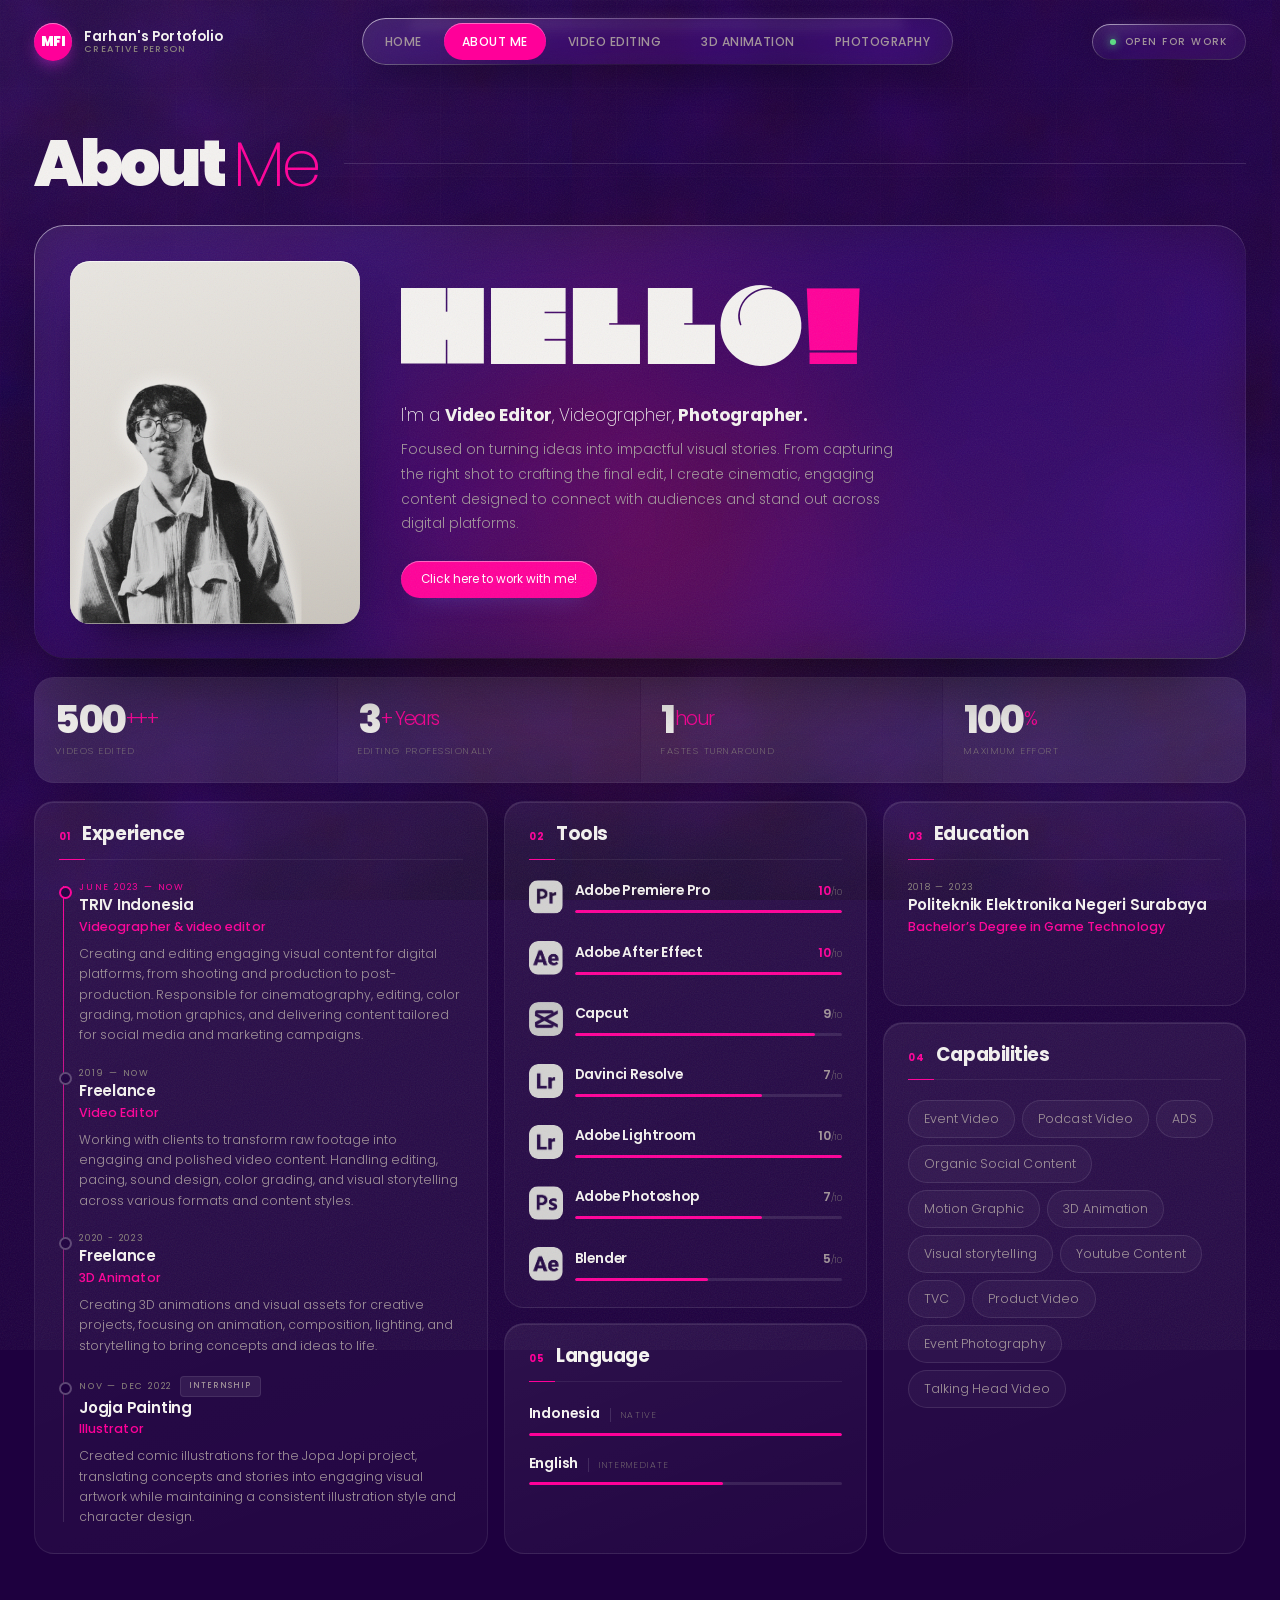
==== me.html @ 766bd1e9 "initial commit" ====
<!DOCTYPE html>
<html lang="en">
<head>
<meta charset="UTF-8">
<meta name="viewport" content="width=device-width, initial-scale=1, viewport-fit=cover">
<title>Farhan Portfolio</title>


<link rel="icon" href="data:image/svg+xml,%3Csvg xmlns='http://www.w3.org/2000/svg' viewBox='0 0 64 64'%3E%3Cdefs%3E%3ClinearGradient id='g' x1='0' y1='0' x2='1' y2='1'%3E%3Cstop offset='0' stop-color='%23ff0099'/%3E%3Cstop offset='1' stop-color='%23ff0000'/%3E%3C/linearGradient%3E%3C/defs%3E%3Crect width='64' height='64' rx='15' fill='url(%23g)'/%3E%3Ctext x='32' y='44' font-family='Helvetica,Arial,sans-serif' font-size='30' font-weight='bold' fill='%23fff' text-anchor='middle'%3EMFI%3C/text%3E%3C/svg%3E">

<link rel="preconnect" href="https://fonts.googleapis.com">
<link rel="preconnect" href="https://fonts.gstatic.com" crossorigin>
<link href="https://fonts.googleapis.com/css2?family=Poppins:wght@100;200;300;400;500;600;700;800;900&display=swap" rel="stylesheet">
<link rel="stylesheet" href="assets/style.css">
<noscript><style>.rv,.rise,.wordmark .gl{opacity:1!important;transform:none!important}#pre{display:none}</style></noscript>
</head>
<body class="sub">

<!-- ░░ ENVIRONMENT ░░ -->
<div class="env">
  <div class="concrete"></div>
  <div class="grid"></div>
  <div class="bloom" id="bloom"></div>
</div>
<div class="grain"></div>

<!-- ░░ NAV ░░ -->
<nav class="nav">
  <a href="index.html" class="mark">
    <span class="mark-glyph">MFI</span>
    <span class="mark-txt"><b>Farhan's Portofolio</b><span class="mono">Creative Person</span></span>
  </a>

  <div class="nav-mid glass">
    <a href="index.html" class="mono">Home</a>
    <a href="me.html" class="mono on" aria-current="page">About Me</a>
    <a href="video.html" class="mono">Video Editing</a>
    <a href="3d.html" class="mono">3D Animation</a>
    <a href="photograph.html" class="mono">Photography</a>
  </div>

  <div class="nav-end">
    <div class="status glass mono"><span class="led"></span> Open for work</div>
    <button class="burger glass" id="burger" aria-label="Menu">
      <span></span><span></span><span></span>
    </button>
  </div>
</nav>

<!-- ░░ MOBILE SHEET ░░ -->
<div class="sheet glass" id="sheet">
  <a href="me.html" aria-current="page">About Me <i>01</i></a>
  <a href="video.html">AI Video <i>02</i></a>
  <a href="3d.html">Video Editing <i>03</i></a>
  <a href="photograph.html">Photography <i>04</i></a>
  <a href="mailto:ikmalmaul99@gmail.com">Contact <i>→</i></a>
</div>

<!-- ░░ 01 · INTRODUCTION ░░ -->
<section class="chapter" id="introduction">
  <div class="wrap">

    <header class="ch-head rv">
      
      <h2 class="ch-title">About <em>Me</em></h2>
      <span class="ch-rule"></span>
    </header>

    <!-- ── the HELLO card ── -->
    <div class="bio rv">
      <div class="sheen"></div>
      <div class="edge"></div>

      <figure class="portrait">
        <div class="portrait-frame">
          

          <picture>
            <source srcset="assets/media/portrait.webp" type="image/webp">
            <img src="assets/media/portrait.png" alt="Muhammad Ikmal Maulana"
                 width="368" height="387" decoding="async" loading="lazy">
          </picture>

          
        </div>
      </figure>

      <div class="say">
        <h3 class="hello">
          <span class="wm-box">
            <span class="wordmark dovde" data-split>Hello!</span>
          </span>
        </h3>

        <p class="say-text">
          <span class="s1">I'm a <b>Video Editor</b>, Videographer,<b>  Photographer.</b></span>
          Focused on turning ideas into impactful visual stories. From capturing the right shot to crafting the final edit, I create cinematic, engaging content designed to connect with audiences and stand out across digital platforms.
        </p>

        <div class="say-links">
          <a href="mailto:irfanifarhan18@gmail.com">Click here to work with me!</a>
        </div>
      </div>
    </div>

    <!-- ── proof points, straight off the CV ── -->
    <div class="stats rv">
      <div><b>500<em>+++</em></b><span>Videos edited</span></div>
      <div><b>3<em>+ Years</em></b><span>Editing professionally</span></div>
      <div><b>1<em>hour</em></b><span>Fastes turnaround</span></div>
      <div><b>100<em>%</em></b><span>Maximum Effort</span></div>
    </div>

    <!-- ── the data plates ── -->
    <div class="facts">

      <article class="fact fact--exp rv">
        <header><span class="f-no">01</span><h4>Experience</h4></header>
        <ol class="line line--track">
          <li>
            <span class="yr">June 2023 — Now</span>
            <b>TRIV Indonesia</b>
            <span class="role">Videographer & video editor</span>
            <span class="sub">Creating and editing engaging visual content for digital platforms, from shooting and production to post-production. Responsible for cinematography, editing, color grading, motion graphics, and delivering content tailored for social media and marketing campaigns.</span>
          </li>
          <li>
            <span class="yr">2019 — now</span>
            <b>Freelance</b>
            <span class="role">Video Editor</span>
            <span class="sub">Working with clients to transform raw footage into engaging and polished video content. Handling editing, pacing, sound design, color grading, and visual storytelling across various formats and content styles.</span>
          </li>
          <li>
            <span class="yr">2020 - 2023</span>
            <b>Freelance</b>
            <span class="role">3D Animator</span>
            <span class="sub">Creating 3D animations and visual assets for creative projects, focusing on animation, composition, lighting, and storytelling to bring concepts and ideas to life.</span>
          </li>
          <li>
            <span class="yr">Nov — Dec 2022 <i>Internship</i></span>
            <b>Jogja Painting</b>
            <span class="role">Illustrator</span>
            <span class="sub">Created comic illustrations for the Jopa Jopi project, translating concepts and stories into engaging visual artwork while maintaining a consistent illustration style and character design.</span>
          </li>
        </ol>
      </article>

      <article class="fact fact--too rv">
        <header><span class="f-no">02</span><h4>Tools</h4><span class="f-yr"></span></header>
        <ul class="tools">
          <li>
            <img class="tool" src="assets/tools/premiere-pro.png" alt="" loading="lazy">
            <div>
              <span class="t-top"><b>Adobe Premiere Pro</b><i class="score top">10<em>/10</em></i></span>
              <span class="bar" style="--n:0"><span style="width:100%"></span></span>
            </div>
          </li>
          <li>
            <img class="tool" src="assets/tools/after-effects.png" alt="" loading="lazy">
            <div>
              <span class="t-top"><b>Adobe After Effect</b><i class="score top">10<em>/10</em></i></span>
              <span class="bar" style="--n:1"><span style="width:100%"></span></span>
            </div>
          </li>
          <li>
            <img class="tool" src="assets/tools/capcut.png" alt="" loading="lazy">
            <div>
              <span class="t-top"><b>Capcut</b><i class="score">9<em>/10</em></i></span>
              <span class="bar" style="--n:2"><span style="width:90%"></span></span>
            </div>
          </li>
          <li>
            <img class="tool" src="assets/tools/lightroom.png" alt="" loading="lazy">
            <div>
              <span class="t-top"><b>Davinci Resolve</b><i class="score">7<em>/10</em></i></span>
              <span class="bar" style="--n:3"><span style="width:70%"></span></span>
            </div>
          </li>
          <li>
            <img class="tool" src="assets/tools/lightroom.png" alt="" loading="lazy">
            <div>
              <span class="t-top"><b>Adobe Lightroom</b><i class="score">10<em>/10</em></i></span>
              <span class="bar" style="--n:4"><span style="width:100%"></span></span>
            </div>
          </li>
          <li>
            <img class="tool" src="assets/tools/photoshop.png" alt="" loading="lazy">
            <div>
              <span class="t-top"><b>Adobe Photoshop</b><i class="score">7<em>/10</em></i></span>
              <span class="bar" style="--n:5"><span style="width:70%"></span></span>
            </div>
          </li>
          <li>
            <img class="tool" src="assets/tools/after-effects.png" alt="" loading="lazy">
            <div>
              <span class="t-top"><b>Blender</b><i class="score">5<em>/10</em></i></span>
              <span class="bar" style="--n:5"><span style="width:50%"></span></span>
            </div>
          </li>
        </ul>
      </article>

      <article class="fact fact--edu rv">
        <header><span class="f-no">03</span><h4>Education</h4></header>
        <ol class="line">
          <li>
            <span class="yr">2018 — 2023</span>
            <b>Politeknik Elektronika Negeri Surabaya</b>
            <span class="role">Bachelor&rsquo;s Degree in Game Technology</span>
          </li>
        </ol>
      </article>

      <article class="fact fact--skl rv">
        <header><span class="f-no">04</span><h4>Capabilities</h4></header>
        <ul class="dots-list">
          <li>Event Video</li>
          <li>Podcast Video</li>
          <li>ADS</li>
          <li>Organic Social Content</li>
          <li>Motion Graphic</li>
          <li>3D Animation</li>
          <li>Visual storytelling</li>
          <li>Youtube Content</li>
          <li>TVC</li>
          <li>Product Video</li>
          <li>Event Photography</li>
          <li>Talking Head Video</li>
        </ul>
      </article>

      <article class="fact fact--lng rv">
        <header><span class="f-no">05</span><h4>Language</h4></header>
        <ul class="langs">
          <li>
            <span class="lg-top"><b>Indonesia</b><i>Native</i></span>
            <span class="bar" style="--n:0"><span style="width:100%"></span></span>
          </li>
          <li>
            <span class="lg-top"><b>English</b><i>Intermediate</i></span>
            <span class="bar" style="--n:1"><span style="width:62%"></span></span>
          </li>
        </ul>
      </article>

    </div>

    

  </div>
</section>

<script src="assets/app.js"></script>
</body>
</html>
---- assets/style.css ----
/* ══════════════════════════════════════════════════════
   TOKENS — industrial concrete + liquid glass
   ══════════════════════════════════════════════════════ */
:root{
  /* concrete */
  --c-000:#1e003f;
  --c-100:#2e025c;
  --c-200:#35118a;
  --c-300:#09096d;
  --steel:#0000a6;

  /* safety orange */
  --o:#ff0099;
  --o-hi:#ff0099;
  --o-deep:#ff0099;
  --kontol:#ffffff;

  /* glass */
  --glass:rgba(255, 255, 255, 0.055);
  --glass-2:rgba(255, 255, 255, 0.09);
  --glass-brd:rgba(255, 255, 255, 0.14);
  --glass-shine:rgba(255,255,255,.55);

  --txt:#f4f2f0;
  --txt-dim:#a2949a;   /* 7.9:1 on the concrete — passes AA */
  --txt-mute:#8a837c;  /* 5.4:1 — passes AA for small text */

  --line-soft:rgba(255,255,255,.13);

  --r-lg:28px;
  --r-md:20px;
  --r-sm:14px;
  --maxw:1320px;

  --ease:cubic-bezier(.22,1,.36,1);
}

*{margin:0;padding:0;box-sizing:border-box}
html{scroll-behavior:smooth;-webkit-text-size-adjust:100%}
body{
  background:var(--c-000);
  color:var(--txt);
  font-family:'Poppins',system-ui,sans-serif;
  font-weight:300;
  line-height:1.6;
  overflow-x:hidden;
  min-height:100vh;
}
img{display:block;max-width:100%}
a{color:inherit;text-decoration:none}
button{font:inherit;color:inherit;background:none;border:0;cursor:pointer}

.mono{font-weight:500;letter-spacing:.15em;text-transform:uppercase}
.display{font-weight:9900;text-transform:uppercase;letter-spacing:-.045em;line-height:.84}

/* ── DOVDE BLACK — the display face from the PDF ──
   Caps-only by design: every lowercase codepoint draws the capital glyph.
   So it is used ONLY for the big wordmarks, never for running text and
   never for the mixed-case card titles. */
@font-face{
  font-family:'Dovde';
  /* NOTE: url() inside an external stylesheet resolves against the
     stylesheet, not the page — so this path is relative to assets/ */
  src:url('fonts/Dovde-Black.woff2') format('woff2'),
      url('fonts/Dovde-Black.woff')  format('woff');
  font-weight:400;font-style:normal;font-display:swap;
}
.dovde{
  font-family:'Dovde','Archivo Black','Poppins',sans-serif;
  font-weight:400;
  /* Dovde's sidebearings are tiny, so at display size the letters collide
     unless they are pushed apart. The font-size figures below are computed
     for THIS value — change one and the other must be recomputed. */
  letter-spacing:.02em;
  line-height:.88;
  text-transform:uppercase;
  white-space:nowrap;
}

/* ══════════════════════════════════════════════════════
   ENVIRONMENT — concrete floor, grid, grain, glow
   ══════════════════════════════════════════════════════ */
.env{position:fixed;inset:0;z-index:0;pointer-events:none;overflow:hidden}

/* concrete blotches */
.env .concrete{
  position:absolute;inset:-10%;
  background:
    radial-gradient(60% 45% at 18% 12%, rgba(255,255,255,.045), transparent 60%),
    radial-gradient(50% 40% at 82% 70%, rgba(255,255,255,.03), transparent 62%),
    radial-gradient(70% 50% at 50% 105%, rgba(0,0,0,.7), transparent 60%),
    var(--c-000);
}
.env .concrete::after{
  content:"";position:absolute;inset:0;
  opacity:.5;mix-blend-mode:overlay;
  background-image:url("data:image/svg+xml,%3Csvg xmlns='http://www.w3.org/2000/svg' width='700' height='700'%3E%3Cfilter id='c'%3E%3CfeTurbulence type='fractalNoise' baseFrequency='.011' numOctaves='5'/%3E%3C/filter%3E%3Crect width='700' height='700' filter='url(%23c)'/%3E%3C/svg%3E");
}

/* engineering grid */
.env .grid{
  position:absolute;inset:0;opacity:.5;
  background-image:
    linear-gradient(rgba(255,255,255,.028) 1px,transparent 1px),
    linear-gradient(90deg,rgba(255,255,255,.028) 1px,transparent 1px);
  background-size:88px 88px;
  mask-image:radial-gradient(120% 90% at 50% 30%,#000 30%,transparent 78%);
  -webkit-mask-image:radial-gradient(120% 90% at 50% 30%,#000 30%,transparent 78%);
}

/* orange bloom that follows the deck */
.env .bloom{
  position:absolute;left:50%;top:58%;width:min(1100px,120vw);aspect-ratio:1;
  transform:translate(-50%,-50%);
  background:radial-gradient(circle,rgba(226, 44, 44, 0.2),rgba(44, 108, 226, 0) 42%,transparent 66%);
  filter:blur(30px);
  transition:transform .9s var(--ease);
}

/* film grain */
.grain{
  /* kept light — on large pale letterforms a heavy grain reads as smudging */
  position:fixed;inset:-50%;z-index:60;pointer-events:none;opacity:.08;
  background-image:url("data:image/svg+xml,%3Csvg xmlns='http://www.w3.org/2000/svg' width='260' height='260'%3E%3Cfilter id='n'%3E%3CfeTurbulence type='fractalNoise' baseFrequency='.85' numOctaves='4'/%3E%3C/filter%3E%3Crect width='260' height='260' filter='url(%23n)'/%3E%3C/svg%3E");
  animation:grainShift 640ms steps(2) infinite;
}
@keyframes grainShift{
  0%{transform:translate(0,0)}25%{transform:translate(-3%,2%)}
  50%{transform:translate(2%,-3%)}75%{transform:translate(-2%,-2%)}100%{transform:translate(0,0)}
}

/* ══════════════════════════════════════════════════════
   GLASS PRIMITIVE — the iOS-style panel
   ══════════════════════════════════════════════════════ */
.glass{
  position:relative;
  background:linear-gradient(160deg,rgba(255,255,255,.10),rgba(255,255,255,.035) 40%,rgba(255,255,255,.05));
  backdrop-filter:blur(22px) saturate(160%);
  -webkit-backdrop-filter:blur(22px) saturate(160%);
  border-radius:var(--r-md);
  box-shadow:
    inset 0 1px 0 rgba(255,255,255,.22),
    inset 0 -1px 0 rgba(0,0,0,.35),
    0 18px 40px -18px rgba(0,0,0,.85);
  isolation:isolate;
}
/* hairline gradient border */
.glass::before{
  content:"";position:absolute;inset:0;border-radius:inherit;padding:1px;
  background:linear-gradient(150deg,rgba(255,255,255,.5),rgba(255,255,255,.06) 38%,rgba(255,255,255,.02) 62%,rgba(255,255,255,.22));
  -webkit-mask:linear-gradient(#000 0 0) content-box,linear-gradient(#000 0 0);
  -webkit-mask-composite:xor;mask-composite:exclude;
  pointer-events:none;
}
/* specular sweep along the top */
.glass::after{
  content:"";position:absolute;left:8%;right:8%;top:0;height:38%;border-radius:inherit;
  background:linear-gradient(180deg,rgba(255,255,255,.16),transparent);
  filter:blur(6px);pointer-events:none;opacity:.7;
}

/* ══════════════════════════════════════════════════════
   PRELOADER
   ══════════════════════════════════════════════════════ */
#pre{
  position:fixed;inset:0;z-index:200;background:var(--c-000);
  display:grid;place-items:center;
  transition:opacity .7s var(--ease),visibility .7s;
}
#pre.done{opacity:0;visibility:hidden}
.pre-in{width:min(340px,74vw);text-align:left}
.pre-row{display:flex;justify-content:space-between;align-items:baseline;font-size:.66rem;color:var(--txt-mute)}
.pre-num{font-weight:900;font-size:2.4rem;color:var(--txt);line-height:1;letter-spacing:-.03em}
.pre-bar{height:2px;background:rgba(255,255,255,.1);margin-top:14px;overflow:hidden}
.pre-fill{height:100%;width:0%;background:linear-gradient(90deg,var(--o-deep),var(--o-hi));transition:width .18s linear}

/* ══════════════════════════════════════════════════════
   SPOTLIGHT — the glass catches the light where the pointer is.
   Nothing chases the cursor, so there is nothing that can lag behind:
   the pointer position only moves a gradient that is already painted.
   ══════════════════════════════════════════════════════ */
.slab{--mx:50%;--my:35%;--lit:0}
.slab .sheen,.bio .sheen{
  position:absolute;inset:0;border-radius:inherit;
  pointer-events:none;overflow:hidden;
  opacity:var(--lit);
  transition:opacity .5s var(--ease);
}
/* warm pool of light under the pointer */
.slab .sheen::before,.bio .sheen::before{
  content:"";position:absolute;inset:0;
  background:radial-gradient(
    360px 360px at var(--mx) var(--my),
    rgba(255,190,150,.13),
    rgba(255,140,90,.05) 42%,
    transparent 68%);
}
/* a tighter, cooler specular kick — the highlight on real glass */
.slab .sheen::after,.bio .sheen::after{
  content:"";position:absolute;inset:0;
  background:radial-gradient(
    150px 150px at var(--mx) var(--my),
    rgba(255,255,255,.10),
    transparent 70%);
  mix-blend-mode:overlay;
}
/* the hairline edge brightens on the side nearest the pointer */
.slab .edge,.bio .edge{
  position:absolute;inset:0;border-radius:inherit;padding:1px;
  pointer-events:none;opacity:var(--lit);
  transition:opacity .5s var(--ease);
  background:radial-gradient(
    420px 420px at var(--mx) var(--my),
    rgba(255,255,255,.55),
    transparent 60%);
  -webkit-mask:linear-gradient(#000 0 0) content-box,linear-gradient(#000 0 0);
  -webkit-mask-composite:xor;mask-composite:exclude;
}

/* ── FOCUS — visible for keyboard users, invisible for mouse users ── */
:focus-visible{outline:none}
a:focus-visible,button:focus-visible{
  outline:2px solid var(--o-hi);
  outline-offset:3px;
  border-radius:6px;
}
.card:focus-visible{outline:none}
.slot:focus-within .face{
  outline:2px solid var(--o-hi);
  outline-offset:4px;
}

/* ══════════════════════════════════════════════════════
   NAV
   ══════════════════════════════════════════════════════ */
.nav{
  position:fixed;top:0;left:0;right:0;z-index:80;
  display:flex;align-items:center;justify-content:space-between;gap:16px;
  padding:18px clamp(16px,3vw,34px);
}
.mark{display:flex;align-items:center;gap:12px}
.mark-glyph{
  width:38px;height:38px;border-radius:50%;display:grid;place-items:center;flex:none;
  background:linear-gradient(150deg,var(--o-hi),var(--o-deep));
  box-shadow:inset 0 1px 0 rgba(255,255,255,.45),0 6px 18px -6px rgba(226, 44, 226, 0.9);
  color:#fff;font-weight:900;font-size:.82rem;letter-spacing:-.04em;
}
.mark-txt{line-height:1.15}
.mark-txt b{display:block;font-size:.84rem;font-weight:600;letter-spacing:.01em}
.mark-txt span{display:block;font-size:.58rem;color:var(--txt-mute)}

.nav-mid{display:flex;gap:4px;padding:5px;border-radius:999px}
.nav-mid a{
  padding:9px 18px;border-radius:999px;font-size:.76rem;letter-spacing:.04em;color:var(--txt-dim);
  transition:color .3s,background .3s;position:relative;z-index:1;
}
.nav-mid a:hover{color:#fff;background:rgba(255,255,255,.08)}
.nav-mid a.on{color:#fff;background:linear-gradient(150deg,var(--o-hi),var(--o-deep));box-shadow:inset 0 1px 0 rgba(255,255,255,.4)}

.nav-end{display:flex;align-items:center;gap:10px}
.status{
  display:flex;align-items:center;gap:9px;padding:10px 18px;border-radius:999px;
  font-size:.62rem;color:var(--txt-dim);
}
.led{width:6px;height:6px;border-radius:50%;background:#5ddc84;box-shadow:0 0 10px #5ddc84;animation:led 2.2s ease-in-out infinite}
@keyframes led{0%,100%{opacity:1}50%{opacity:.35}}
.burger{display:none;width:44px;height:44px;border-radius:14px;place-items:center}
.burger span{display:block;width:17px;height:1.5px;background:var(--txt);margin:3px 0;transition:transform .3s var(--ease),opacity .3s}
.burger.x span:nth-child(1){transform:translateY(4.5px) rotate(45deg)}
.burger.x span:nth-child(2){opacity:0}
.burger.x span:nth-child(3){transform:translateY(-4.5px) rotate(-45deg)}

/* ══════════════════════════════════════════════════════
   HERO
   ══════════════════════════════════════════════════════ */
.stage{position:relative;z-index:1;min-height:100svh;display:flex;flex-direction:column;padding-top:96px}
.wrap{width:100%;max-width:var(--maxw);margin:0 auto;padding:0 clamp(16px,3vw,34px)}

/* ── SLAB — the big frosted panel that holds the title and the deck,
      the web version of the rounded container on page 1 of the PDF ── */
.slab{
  --pad-x:clamp(18px,2.6vw,40px);
  --pad-y:clamp(22px,3vw,40px);
  position:relative;
  padding:var(--pad-y) var(--pad-x) calc(var(--pad-y) + 6px);
  border-radius:clamp(26px,2.8vw,44px);
  background:linear-gradient(158deg,
    rgba(255,255,255,.085),
    rgba(255,255,255,.024) 44%,
    rgba(255,255,255,.05));
  backdrop-filter:blur(28px) saturate(150%);
  -webkit-backdrop-filter:blur(28px) saturate(150%);
  box-shadow:
    inset 0 1px 0 rgba(255,255,255,.18),
    inset 0 -1px 0 rgba(0,0,0,.42),
    0 44px 100px -46px rgba(0,0,0,.95);
  /* cards lift out of the panel on hover, so never clip */
  overflow:visible;
}
/* hairline edge */
.slab::before{
  content:"";position:absolute;inset:0;border-radius:inherit;padding:1px;
  background:linear-gradient(150deg,
    rgba(255, 255, 255, 0.42),
    rgba(255,255,255,.05) 36%,
    rgba(255,255,255,.02) 64%,
    rgba(255,255,255,.18));
  -webkit-mask:linear-gradient(#000 0 0) content-box,linear-gradient(#000 0 0);
  -webkit-mask-composite:xor;mask-composite:exclude;
  pointer-events:none;
}
/* specular sheen across the top edge */
.slab::after{
  content:"";position:absolute;left:6%;right:6%;top:0;height:22%;
  border-radius:inherit;
  background:linear-gradient(180deg,rgba(255,255,255,.13),transparent);
  filter:blur(10px);pointer-events:none;
}
/* four rivets — the industrial half of the language */
.slab-rivets i{
  position:absolute;width:5px;height:5px;border-radius:50%;
  background:rgba(255,255,255,.26);
  box-shadow:inset 0 -1px 1px rgba(143, 12, 12, 0.7),0 0 6px rgba(255,255,255,.12);
}
.slab-rivets i:nth-child(1){top:14px;left:16px}
.slab-rivets i:nth-child(2){top:14px;right:16px}
.slab-rivets i:nth-child(3){bottom:14px;left:16px}
.slab-rivets i:nth-child(4){bottom:14px;right:16px}

.head{display:flex;align-items:flex-end;justify-content:space-between;gap:30px;flex-wrap:wrap}
/* ── KICKER — Thin against Black on one line ── */
.tagline{
  display:flex;align-items:center;gap:10px;
  font-size:.62rem;text-transform:uppercase;
  margin-bottom:16px;
}
.tagline i{display:block;width:26px;height:1px;background:var(--steel);font-style:normal;flex:none}
.tagline span{font-weight:200;letter-spacing:.28em;color:var(--txt-mute)}
.tagline b{font-weight:800;letter-spacing:.04em;color:var(--o)}

/* ── DOVDE WORDMARK, set as real text ──
   .wm-box is the measuring container; the font-size below is the exact
   figure that makes the word span its full width (the string's own advance
   width is 6.95em, so 100/6.95 = 14.39cqw). */
.title{position:relative;display:flex;align-items:flex-start;gap:clamp(6px,1vw,16px);margin-top:2px}
.wm-box{flex:1 1 auto;min-width:0;container-type:inline-size}
.wordmark{
  display:block;
  font-size:min(13.27cqw, 24vh);   /* height cap keeps the hero on one screen */
  color:var(--txt);
}
.wordmark,.wordmark .gl{text-shadow:none}   /* the letterforms carry themselves */
.wordmark .gl{display:inline-block;will-change:transform,opacity;transition:color .5s var(--ease)}
.title:hover .wordmark{color:var(--o)}

.badge{
  display:inline-flex;align-items:center;gap:6px;vertical-align:top;flex:none;
  font-weight:500;font-size:clamp(.52rem,.75vw,.72rem);letter-spacing:.14em;
  padding:5px 11px;border-radius:8px;margin-left:.25em;
  background:linear-gradient(150deg,var(--o-hi),var(--o-deep));color:#fff;
  box-shadow:inset 0 1px 0 rgba(255,255,255,.45);
  margin-top:.4em;
}
/* ══════════════════════════════════════════════════════
   IDENT — the typographic play. Poppins carries 100→900, so the
   contrast comes from WEIGHT, not from size or colour: a hairline
   ExtraLight first name against a Black surname at the same size,
   then everything around it deliberately quiet.
   ══════════════════════════════════════════════════════ */
.ident{
  display:flex;align-items:baseline;flex-wrap:wrap;
  gap:10px clamp(18px,2.4vw,36px);
  margin-top:18px;
}

/* — the name: 200 vs 800, identical size — */
.who{
  display:flex;align-items:baseline;gap:.34em;flex-wrap:wrap;
  font-size:clamp(1.05rem,1.9vw,1.7rem);
  line-height:1.05;
}
.who-thin{
  font-weight:200;
  letter-spacing:.02em;
  color:var(--txt-dim);
}
.who-fat{
  font-weight:800;
  letter-spacing:-.025em;
  color:var(--txt);
}

/* — roles: Light, tiny, wide. Quiet on purpose so the name reads loud — */
.roles{
  display:flex;flex-wrap:wrap;align-items:baseline;
  gap:4px 18px;list-style:none;
  padding-left:clamp(0px,1.6vw,22px);
  border-left:1px solid var(--line-soft);
}
.roles li{
  display:flex;align-items:baseline;gap:7px;
  font-weight:300;font-size:.63rem;
  letter-spacing:.19em;text-transform:uppercase;
  color:var(--txt-dim);
  white-space:nowrap;
}
.roles i{
  font-style:normal;font-weight:700;font-size:.52rem;
  letter-spacing:.06em;color:var(--o);
}

/* — spec plate: Thin label stacked over a Semibold value — */
.spec{display:flex;gap:clamp(14px,1.8vw,26px);margin-left:auto}
.spec div{display:flex;flex-direction:column;gap:1px}
.spec dt{
  font-weight:200;font-size:.5rem;
  letter-spacing:.3em;text-transform:uppercase;
  color:var(--txt-mute);
}
.spec dd{
  font-weight:300;font-size:.68rem;
  letter-spacing:.01em;color:var(--txt-dim);
}
.spec dd b{font-weight:600;color:var(--txt)}

/* ── DECK ── */
.deck-head{display:flex;align-items:center;justify-content:space-between;gap:18px;margin:clamp(26px,4vh,48px) 0 18px}
.pick{
  display:inline-flex;align-items:center;gap:11px;padding:11px 24px;border-radius:999px;
  font-weight:300;font-size:1.06rem;letter-spacing:.005em;text-transform:none;
  color:rgba(255,255,255,.94);
  background:linear-gradient(150deg,var(--o-hi),var(--o-deep));
  box-shadow:inset 0 1px 0 rgba(255,255,255,.42),0 12px 30px -14px rgba(226, 44, 226, 0.9);
}
.pick .kbd{
  font-weight:400;font-size:.56rem;letter-spacing:.1em;padding:3px 7px;border-radius:6px;
  background:rgba(172, 11, 11, 0.28);text-transform:uppercase;
}
.deck-hint{font-size:.6rem;color:var(--txt-mute);display:flex;align-items:center;gap:8px}
.deck-hint i{display:block;width:30px;height:1px;background:var(--steel);font-style:normal;flex:none}
/* the hint tells the truth for the device it is read on */
.hint-touch{display:none}
@media(hover:none),(pointer:coarse){
  .hint-mouse{display:none}
  .hint-touch{display:inline}
}

/* ── DOTS — only on the swipeable layout ── */
.dots{display:none;justify-content:center;gap:8px;padding:4px 0 2px}
.dots button{
  width:26px;height:22px;padding:0;
  display:grid;place-items:center;
  -webkit-tap-highlight-color:transparent;
}
.dots button::before{
  content:"";display:block;
  width:22px;height:3px;border-radius:2px;
  background:rgba(0, 255, 55, 0.18);
  transition:background .35s var(--ease),width .35s var(--ease);
}
.dots button.on::before{
  width:26px;
  background:linear-gradient(90deg,var(--o-hi),var(--o-deep));
}

.deck-scroll{padding:14px 0 4px}
.deck{
  display:flex;justify-content:center;align-items:flex-end;gap:clamp(10px,1.4vw,20px);
  perspective:1600px;transform-style:preserve-3d;
}

/* SLOT — a fixed footprint that never moves or resizes.
   The hover target lives here, so the pointer can't lose the card
   mid-animation (that was what made the old version flicker). */
.slot{
  position:relative;flex:1 1 0;min-width:0;
  /* height-aware: a card is 50/37 as tall as it is wide, so 29.6vh of width
     = 40vh of height. Keeps the whole deck inside the fold on short screens */
  max-width:min(310px, 29.6vh);
  aspect-ratio:37/50;
  perspective:1100px;
  container-type:inline-size;
}
.slot:nth-child(1){--rot:-4.5deg;--ty:16px}
.slot:nth-child(2){--rot:-1.5deg;--ty:2px}
.slot:nth-child(3){--rot:1.5deg; --ty:2px}
.slot:nth-child(4){--rot:4.5deg; --ty:16px}

/* CARD — carries the resting angle and the lift. Nothing here changes
   layout, only transform, so neighbours never shift. */
.card{
  --sc:1;
  position:absolute;inset:0;display:block;
  transform:translateY(var(--ty)) rotate(var(--rot)) scale(var(--sc));
  transform-style:preserve-3d;
  transition:transform .6s var(--ease),filter .45s var(--ease);
  will-change:transform;
}

/* FACE — the visible surface. Takes the mouse tilt on a short, snappy
   transition so it tracks the cursor instead of lagging behind it. */
.face{
  --rx:0deg;--ry:0deg;
  position:absolute;inset:0;
  border-radius:var(--r-lg);overflow:hidden;
  background:var(--c-200);
  transform:rotateX(var(--rx)) rotateY(var(--ry));
  transition:transform .25s ease-out,box-shadow .5s var(--ease);
  box-shadow:0 30px 60px -30px rgba(0,0,0,.95);
}

/* card surface: dark at the top, blooming into colour behind the subject
   — same build as the PDF cards */
.card-bg{position:absolute;inset:0}

/* each card gets its own gradient — different angle, different bloom,
   different point where the colour peaks, so the deck never looks flat */

/* 01 · INTRODUCTION — warm, tilted, orange climbs early and peaks at the foot */
.card--intro .card-bg{
  background:
    radial-gradient(62% 44% at 44% 72%, rgba(96, 133, 255, 0.5), transparent 74%),
    linear-gradient(168deg,
     #ff0099  0%,
      #ff0099 22%,
      #ff0099 40%,
      #ff0099 58%,
      #ff0099 78%,
      #ff0099 100%);
}
.card--intro .card-halo{
  background:radial-gradient(38% 30% at 58% 62%, rgba(0,0,0,.30), transparent 76%);
}

/* 02 · PROMPTER — cool, near-vertical, bright silver top falling to charcoal */
.card--prompter .card-bg{
  background:
    radial-gradient(66% 42% at 50% 16%, rgba(250, 4, 238, 0.38), transparent 72%),
    linear-gradient(176deg,
      #ff0099  0%,
      #ff0099 20%,
      #ff0099 44%,
      #ff0099 68%,
      #ff0099 86%,
      #ff0099 100%);
}
.card--prompter .card-halo{
  background:radial-gradient(44% 36% at 50% 60%, rgba(0, 255, 21, 0.26), transparent 80%);
}

/* 03 · EDITING — warm but moodier: bigger black field, orange bloom kept low */
.card--editing .card-bg{
  background:
    radial-gradient(50% 36% at 56% 78%, rgba(96, 133, 255, 0.5), transparent 70%),
    linear-gradient(188deg,
     #ff0099  0%,
      #ff0099 20%,
      #ff0099 44%,
      #ff0099 68%,
      #ff0099 86%,
      #ff0099 100%);
}
.card--editing .card-halo{
  background:radial-gradient(40% 32% at 60% 58%, rgba(0,0,0,.34), transparent 78%);
}

/* 04 · PHOTOGRAPH — cool, diagonal: light spills in from the upper left */
.card--photo .card-bg{
  background:
    radial-gradient(72% 50% at 30% 12%, rgba(250, 4, 238, 0.38), transparent 74%),
    linear-gradient(158deg,
     #ff0099  0%,
      #ff0099 20%,
      #ff0099 44%,
      #ff0099 68%,
      #ff0099 86%,
      #ff0099 100%);
}
.card--photo .card-halo{
  background:radial-gradient(46% 38% at 52% 62%, rgba(0,0,0,.22), transparent 82%);
}

/* base layer for the halo */
.card-halo{position:absolute;inset:0}
.card-bg::after{
  content:"";position:absolute;inset:0;opacity:.32;mix-blend-mode:overlay;
  background-image:url("data:image/svg+xml,%3Csvg xmlns='http://www.w3.org/2000/svg' width='420' height='420'%3E%3Cfilter id='g'%3E%3CfeTurbulence type='fractalNoise' baseFrequency='.7' numOctaves='3'/%3E%3C/filter%3E%3Crect width='420' height='420' filter='url(%23g)'/%3E%3C/svg%3E");
}
.card-vig{
  position:absolute;inset:0;pointer-events:none;
  background:
    linear-gradient(180deg,rgba(0,0,0,.16) 0%,transparent 18%,transparent 78%,rgba(0,0,0,.28) 100%),
    radial-gradient(125% 95% at 50% 42%, transparent 60%, rgba(0,0,0,.26) 100%);
}

.card-photo{
  position:absolute;left:50%;bottom:0;
  /* height:auto is required — without it the img's height ATTRIBUTE wins
     and the photo stretches. max-width:none beats the global img reset. */
  width:104%;height:auto;max-width:none;
  transform:translateX(-50%) scale(1);
  transform-origin:50% 100%;
  transition:transform .8s var(--ease);
  /* the cutouts already carry their own soft halo — keep this light */
  filter:drop-shadow(0 14px 26px rgba(0,0,0,.5));
}
.slot:hover .card-photo,.slot:focus-within .card-photo{transform:translateX(-50%) scale(1.07)}

.card-no{
  position:absolute;top:14px;right:16px;z-index:2;
  font-weight:500;font-size:.58rem;letter-spacing:.16em;
  color:rgba(255,255,255,.55);
}
.card-title{
  position:absolute;top:10px;left:14px;right:14px;z-index:2;
  font-weight:900;text-transform:none;
  line-height:.93;letter-spacing:-.035em;
  /* fallback for browsers without container queries */
  font-size:clamp(1.15rem,3.5vw,2.9rem);
  color:#fff;
  text-shadow:0 2px 10px rgba(0,0,0,.35),0 10px 34px rgba(0,0,0,.45);
}
/* the title scales off the CARD's width, not the viewport, so it stays
   proportional whether the deck is wide, narrow, or swiped on a phone */
@supports (font-size:1cqw){
  .card-title{font-size:15cqw}
}
.card.cool .card-title{color:var(--kontol)}

/* glass footer plate inside the card */
.plate{
  position:absolute;left:12px;right:12px;bottom:12px;
  display:flex;align-items:center;justify-content:space-between;gap:12px;
  padding:12px 14px;border-radius:var(--r-sm);
  background:linear-gradient(160deg,rgba(255, 255, 255, 0),rgba(255, 0, 153, 1));
  backdrop-filter:blur(16px) saturate(150%);
  -webkit-backdrop-filter:blur(16px) saturate(150%);
  box-shadow:inset 0 1px 0 rgba(255,255,255,.32),inset 0 -1px 0 rgba(0,0,0,.3);
  transform:translateY(120%);opacity:0;
  transition:transform .6s var(--ease),opacity .45s var(--ease);
}
.slot:hover .plate,.slot:focus-within .plate{transform:translateY(0);opacity:1}
.plate .lbl{font-weight:500;font-size:.56rem;letter-spacing:.12em;text-transform:uppercase;color:rgba(255, 255, 255, 0.8)}
.plate .go{
  width:32px;height:32px;flex:none;border-radius:50%;display:grid;place-items:center;
  background:rgba(255, 0, 153, 1);color:#141518;font-size:.8rem;
  transition:transform .4s var(--ease);
}
.slot:hover .plate .go{transform:rotate(-45deg)}

/* shine sweep */
.shine{
  position:absolute;inset:-40%;pointer-events:none;
  background:linear-gradient(105deg,transparent 38%,rgba(255,255,255,.32) 48%,transparent 58%);
  transform:translateX(-120%);
}
.slot:hover .shine{transition:transform 1.1s var(--ease);transform:translateX(120%)}

/* rivet corners — industrial detail */
.card-rivets i{
  position:absolute;width:4px;height:4px;border-radius:50%;
  background:rgba(255,255,255,.35);box-shadow:inset 0 -1px 1px rgba(0,0,0,.6);
}
.card-rivets i:nth-child(1){top:10px;right:12px}
.card-rivets i:nth-child(2){bottom:10px;left:12px;opacity:.5}

/* hover choreography — driven entirely from the stationary slot */
.deck:hover .card{filter:saturate(.68) brightness(.72)}
.slot:hover,.slot:focus-within{z-index:5}
.slot:hover .card,.slot:focus-within .card{
  --rot:0deg;--ty:-26px;--sc:1.06;
  filter:none;
}
.slot:hover .face,.slot:focus-within .face{
  box-shadow:0 54px 96px -34px rgba(0,0,0,1),0 0 0 1px rgba(255,255,255,.12);
}

/* ── FOOT STRIP ── */
.strip{margin-top:auto;padding:26px 0 20px}
.strip-in{display:flex;align-items:center;justify-content:space-between;gap:20px;flex-wrap:wrap}
.ticker{
  flex:1 1 320px;min-width:0;overflow:hidden;
  padding:12px 0;border-radius:999px;
  mask-image:linear-gradient(90deg,transparent,#000 8%,#000 92%,transparent);
  -webkit-mask-image:linear-gradient(90deg,transparent,#000 8%,#000 92%,transparent);
}
.ticker-track{display:flex;gap:0;width:max-content;animation:roll 26s linear infinite}
.ticker:hover .ticker-track{animation-play-state:paused}
.ticker span{font-weight:500;font-size:.62rem;letter-spacing:.16em;text-transform:uppercase;color:var(--txt-dim);padding:0 20px;white-space:nowrap}
.ticker span::after{content:"◆";color:var(--o);margin-left:20px;font-size:.5rem;vertical-align:middle}
@keyframes roll{to{transform:translateX(-50%)}}

.dock{display:flex;align-items:center;gap:6px;padding:6px;border-radius:999px}
.dock a{
  display:flex;align-items:center;gap:9px;padding:10px 17px;border-radius:999px;
  font-size:.7rem;color:var(--txt-dim);transition:background .3s,color .3s,transform .3s var(--ease);
}
.dock a:hover{background:rgba(255,255,255,.09);color:#fff;transform:translateY(-2px)}
.dock a.hi{background:linear-gradient(150deg,var(--o-hi),var(--o-deep));color:#fff;box-shadow:inset 0 1px 0 rgba(255,255,255,.4)}
.dock a.hi:hover{filter:brightness(1.08)}
.dock svg{width:14px;height:14px;flex:none;fill:currentColor}

.scroll-cue{
  display:flex;align-items:center;gap:10px;font-size:.56rem;color:var(--txt-mute);
  justify-content:center;padding-bottom:14px;
}
/* NOTE: `.rail` is also the tools rail on the chapter banners (see below),
   and that rule's display/padding/box-shadow leak onto this one — which
   inflated this 1px hairline into a 32x34 grey box next to "Scroll to get
   in touch". Reset them explicitly rather than rename, so both stay put. */
.scroll-cue .rail{
  width:1px;height:34px;flex:none;display:block;padding:0;
  box-shadow:none;border:0;border-radius:0;
  background:linear-gradient(180deg,transparent,var(--steel));
  position:relative;overflow:hidden;
}
.scroll-cue .rail::after{content:"";position:absolute;inset:0;background:var(--o);animation:drop 1.9s var(--ease) infinite}
@keyframes drop{0%{transform:translateY(-100%)}60%,100%{transform:translateY(100%)}}

/* ── entrance animation ── */
.rise{opacity:0;transform:translateY(30px)}
body.ready .rise{opacity:1;transform:none;transition:opacity .9s var(--ease),transform .9s var(--ease)}
body.ready .d1{transition-delay:.10s}
body.ready .d2{transition-delay:.18s}
body.ready .d3{transition-delay:.26s}
body.ready .d4{transition-delay:.34s}
body.ready .d5{transition-delay:.42s}

.wordmark .gl{opacity:0;transform:translateY(.6em)}
body.ready .wordmark .gl{
  opacity:1;transform:none;
  transition:opacity .7s var(--ease),transform .95s var(--ease),color .5s var(--ease);
  transition-delay:calc(.14s + var(--i) * .045s);
}

/* deal the cards in — the animation runs on the SLOT so it can never
   fight the card's own hover transform */
body.ready .slot{animation:dealIn .95s var(--ease) backwards;animation-delay:calc(.44s + var(--i) * .08s)}
@keyframes dealIn{
  from{opacity:0;transform:translateY(90px) scale(.94)}
}

/* ══════════════════════════════════════════════════════
   CHAPTER — the section shell, same glass + concrete language
   ══════════════════════════════════════════════════════ */
.chapter{
  position:relative;z-index:1;
  padding:clamp(64px,9vh,120px) 0 clamp(40px,6vh,80px);
  scroll-margin-top:84px;
}

.ch-head{display:flex;align-items:baseline;gap:clamp(12px,2vw,28px);margin-bottom:clamp(24px,3.6vh,44px)}
.ch-no{
  flex:none;font-weight:200;font-size:.66rem;
  letter-spacing:.3em;text-transform:uppercase;color:var(--txt-mute);
}
.ch-title{
  font-weight:900;letter-spacing:-.045em;line-height:.9;
  font-size:clamp(1.9rem,5.2vw,4rem);
}
.ch-title em{font-style:normal;font-weight:200;color:var(--o)}
.ch-rule{flex:1;min-width:16px;height:1px;background:var(--line-soft);align-self:center}

/* ── HELLO card ── */
.bio{
  position:relative;
  display:grid;grid-template-columns:minmax(180px,290px) 1fr;
  gap:clamp(22px,3.2vw,54px);align-items:center;
  padding:clamp(20px,2.8vw,40px);
  border-radius:clamp(22px,2.4vw,36px);
  --mx:50%;--my:35%;--lit:0;
  background:linear-gradient(158deg,rgba(255,255,255,.085),rgba(255,255,255,.024) 44%,rgba(255,255,255,.05));
  backdrop-filter:blur(28px) saturate(150%);
  -webkit-backdrop-filter:blur(28px) saturate(150%);
  box-shadow:
    inset 0 1px 0 rgba(255,255,255,.18),
    inset 0 -1px 0 rgba(0,0,0,.42),
    0 40px 90px -46px rgba(0,0,0,.95);
}
.bio::before{
  content:"";position:absolute;inset:0;border-radius:inherit;padding:1px;pointer-events:none;
  background:linear-gradient(150deg,rgba(255,255,255,.42),rgba(255,255,255,.05) 36%,rgba(255,255,255,.02) 64%,rgba(255,255,255,.18));
  -webkit-mask:linear-gradient(#000 0 0) content-box,linear-gradient(#000 0 0);
  -webkit-mask-composite:xor;mask-composite:exclude;
}

/* portrait, with the outlined 24 riding over its corner */
.portrait{position:relative;margin:0}
/* Light frame. Every figure below was measured off page 2 of the PDF and is
   expressed in cqw / %, so the whole composition scales as one piece. */
.portrait-frame{
  position:relative;aspect-ratio:4/5;border-radius:var(--r-md);overflow:hidden;
  background:linear-gradient(168deg,#e9e6e1,#dcd8d2 58%,#c9c4bc);
  container-type:inline-size;
  box-shadow:inset 0 1px 0 rgba(255,255,255,.7),0 24px 50px -26px rgba(0,0,0,.9);
}

/* the 24 — Dovde, top-left, ~85% of the frame wide, sitting BEHIND him.
   Dovde's digits are 2.26x as wide as they are tall, so the font-size is
   driven off the cap-height: 30% of frame height / 0.710em cap = 53cqw. */
.age{
  position:absolute;z-index:1;
  left:5%;top:8%;
  font-family:'Dovde','Poppins',sans-serif;font-weight:400;
  font-size:53cqw;line-height:.8;letter-spacing:.01em;
  color:rgba(255, 0, 153, 1);
  /* Dovde is already very heavy — a thin outline keeps the counters open */
  -webkit-text-stroke:.028em var(--o);
  paint-order:stroke fill;
  user-select:none;
}

/* He is cropped by the left edge and stops short of the right, which is
   what leaves the clear column the caption needs. */
.portrait-frame img{
  position:absolute;z-index:2;left:38%;bottom:0;
  width:84%;height:auto;max-width:none;
  transform:translateX(-50%);
}

/* "Year Old" gets its own column on the light background — it never sits
   over the photo, so it stays readable instead of sinking into his jacket */
.portrait-cap{
  position:absolute;z-index:3;
  right:6%;top:46%;
  writing-mode:vertical-rl;
  font-weight:300;font-size:10.5cqw;line-height:1;letter-spacing:.015em;
  color:#2a2724;
}

/* the greeting */
.hello{margin-bottom:clamp(14px,2vw,22px)}
/* "HELLO!" is 4.184em of advance + 5 gaps of .02em, so 100/4.284 = 23.34cqw.
   BUT: `container-type` needs a block box, and here .wm-box sits inside a
   plain <h3>, so it stayed display:inline and was NOT a query container —
   the cqw resolved against the viewport instead of the column. On a phone
   that sized the word to 375px of column width it did not have, and the
   "!" hung 75px off the right edge, off-screen. Blockifying .wm-box makes
   it the container the comment above always assumed it was.
   Measured advance is 4.32em once tracking is counted, so 100/4.32 = 23.1. */
.hello .wm-box{display:block}
.hello .wordmark{font-size:min(23.1cqw, 12vh)}
.hello .wordmark .gl:last-child{color:var(--o)}   /* the exclamation mark */

/* min-width:0 lets the 1fr column shrink below the text's min-content width */
.say{min-width:0}
.say-text{
  font-weight:300;font-size:clamp(.86rem,1.05vw,.98rem);
  line-height:1.8;color:var(--txt-dim);max-width:56ch;
}
.say-text .s1{display:block;font-weight:200;font-size:1.24em;line-height:1.5;color:var(--txt);margin-bottom:.55em}
.say-text .s1 b{font-weight:700}
.say-text b{font-weight:600;color:var(--txt)}
.say-text em{font-style:normal;font-weight:500;color:var(--o-hi)}

.say-links{display:flex;flex-wrap:wrap;gap:9px;margin-top:clamp(16px,2vw,24px)}
.say-links a{
  font-weight:400;font-size:.74rem;padding:9px 20px;border-radius:999px;color:#fff;
  background:linear-gradient(150deg,var(--o-hi),var(--o-deep));
  box-shadow:inset 0 1px 0 rgba(255,255,255,.4),0 10px 24px -14px rgba(96, 133, 255, 0.5);
  transition:transform .3s var(--ease),filter .3s;
}
.say-links a:hover{transform:translateY(-2px);filter:brightness(1.08)}

/* ── data plates ── */
/* ── STATS — the four numbers that make the case in one glance ── */
.stats{
  display:grid;grid-template-columns:repeat(4,1fr);
  gap:1px;margin-top:clamp(12px,1.6vw,18px);
  background:rgba(255,255,255,.08);          /* the gap becomes hairlines */
  border:1px solid rgba(255,255,255,.08);
  border-radius:var(--r-md);overflow:hidden;
}
.stats div{
  display:flex;flex-direction:column;gap:5px;
  padding:clamp(16px,2vw,24px) clamp(14px,1.6vw,22px);
  background:linear-gradient(160deg,rgba(255,255,255,.055),rgba(255,255,255,.018));
}
.stats b{
  font-weight:800;font-size:clamp(1.5rem,3vw,2.5rem);
  line-height:.95;letter-spacing:-.045em;color:var(--txt);
}
.stats b em{font-style:normal;font-weight:300;font-size:.5em;color:var(--o);vertical-align:.42em;margin-left:.04em}
.stats span{
  font-weight:200;font-size:.6rem;letter-spacing:.16em;line-height:1.5;
  text-transform:uppercase;color:var(--txt-mute);
}

/* Two tall columns carry the weight; the third stacks the short plates.
   Nothing is left to hang, so there are no ragged gaps. */
.facts{
  display:grid;
  grid-template-columns:1.25fr 1fr 1fr;
  grid-template-areas:
    "exp too edu"
    "exp too skl"
    "exp lng skl";
  gap:clamp(10px,1.2vw,16px);
  margin-top:clamp(12px,1.6vw,18px);
}
.fact--exp{grid-area:exp}
.fact--too{grid-area:too}
.fact--edu{grid-area:edu}
.fact--skl{grid-area:skl}
.fact--lng{grid-area:lng}

.fact{
  display:flex;flex-direction:column;
  padding:clamp(16px,1.8vw,22px) clamp(16px,1.9vw,24px) clamp(18px,2vw,26px);
  border-radius:var(--r-md);
  background:linear-gradient(160deg,rgba(255,255,255,.065),rgba(255,255,255,.022));
  border:1px solid rgba(255,255,255,.08);
  box-shadow:inset 0 1px 0 rgba(255,255,255,.10);
}
/* the two tall cards let their content breathe down the full height */
.fact--exp .line,.fact--too .tools{flex:1;justify-content:space-between}

/* header: the plate's name is the loudest thing on it — a full step above
   the content beneath, so you always know which section you are reading */
.fact header{
  position:relative;
  display:flex;align-items:baseline;gap:11px;
  padding-bottom:14px;margin-bottom:20px;
  border-bottom:1px solid rgba(255,255,255,.07);
}
/* a short orange tick under the number, anchoring the hairline */
.fact header::after{
  content:"";position:absolute;left:0;bottom:-1px;
  width:26px;height:1px;background:var(--o);
}
.f-no{font-weight:700;font-size:.62rem;letter-spacing:.12em;color:var(--o)}
.fact h4{
  font-weight:700;
  font-size:clamp(1.1rem,1.45vw,1.4rem);
  letter-spacing:-.025em;line-height:1.1;
}
.f-yr{margin-left:auto;font-weight:200;font-size:.56rem;letter-spacing:.24em;color:var(--txt-mute)}

.line{list-style:none;display:flex;flex-direction:column;gap:20px}
.line li{display:flex;flex-direction:column;gap:2px}
/* years step back so the organisation name is the loud thing; only the
   role that is still running keeps the orange */
.line .yr{
  display:flex;align-items:center;gap:8px;
  font-weight:400;font-size:.56rem;letter-spacing:.2em;text-transform:uppercase;color:var(--txt-mute);
}
.line--track li:first-child .yr{color:var(--o)}
/* the internship tag */
.line .yr i{
  font-style:normal;font-weight:500;font-size:.5rem;letter-spacing:.13em;
  padding:3px 8px;border-radius:4px;color:var(--txt-dim);
  background:rgba(255,255,255,.07);border:1px solid rgba(255,255,255,.09);
}
.line b{font-weight:600;font-size:.94rem;color:var(--txt);line-height:1.25;letter-spacing:-.015em}
/* the job title itself — orange, so the eye can scan roles down the rail */
.line .role{font-weight:500;font-size:.78rem;color:var(--o-hi);letter-spacing:.005em}
.line .sub{font-weight:300;font-size:.77rem;line-height:1.65;color:var(--txt-dim);margin-top:5px}
.line .gpa{
  align-self:flex-start;margin-top:11px;
  font-weight:200;font-size:.58rem;letter-spacing:.16em;text-transform:uppercase;
  color:var(--txt-mute);padding:6px 12px;border-radius:999px;
  border:1px solid rgba(255,255,255,.10);background:rgba(255,255,255,.035);
}
.line .gpa b{font-size:.8rem;font-weight:700;color:var(--o-hi);letter-spacing:0}

/* the experience track gets a real rail with stops */
.line--track{position:relative;padding-left:20px}
.line--track::before{
  content:"";position:absolute;left:4px;top:6px;bottom:6px;width:1px;
  background:linear-gradient(180deg,var(--o),rgba(255,255,255,.12));
}
.line--track li{position:relative}
.line--track li::before{
  content:"";position:absolute;left:-20px;top:6px;
  width:9px;height:9px;border-radius:50%;
  background:var(--c-000);border:2px solid var(--o);
}
.line--track li:not(:first-child)::before{border-color:rgba(255,255,255,.28)}

/* skills read as tags — denser and more designed than a bullet column */
.dots-list{list-style:none;display:flex;flex-wrap:wrap;gap:7px;align-content:flex-start}
.dots-list li{
  padding:8px 15px;border-radius:999px;
  font-weight:300;font-size:.78rem;letter-spacing:.005em;color:var(--txt-dim);
  border:1px solid rgba(255,255,255,.10);
  background:rgba(255,255,255,.035);
  transition:color .3s,border-color .3s;
}
.dots-list li:hover{color:var(--txt);border-color:rgba(255, 0, 153, 1)}

/* each tool reads like the language rows: mark, name, level, bar */
.tools{display:flex;flex-direction:column;gap:13px;list-style:none}
.tools li{display:grid;grid-template-columns:34px 1fr;gap:12px;align-items:center}
.tool{
  width:34px;height:34px;border-radius:9px;flex:none;
  object-fit:cover;display:block;
  transition:transform .3s var(--ease),filter .3s;
}
.tools li:hover .tool{transform:translateY(-2px);filter:brightness(1.12)}
/* AI generation has no app icon, so it gets the orange mark — which also
   reads as the signature skill rather than just another line item */
.tool--ai{
  display:grid;place-items:center;
  font-weight:800;font-size:.7rem;letter-spacing:-.02em;color:#fff;
  background:linear-gradient(150deg,var(--o-hi),var(--o-deep));
  box-shadow:inset 0 1px 0 rgba(255,255,255,.42);
}

.t-top{display:flex;align-items:baseline;gap:9px;margin-bottom:8px}
.tools b{font-weight:600;font-size:.86rem;color:var(--txt);letter-spacing:-.015em}
/* the score itself, not a vague word — a full mark turns orange */
.score{
  margin-left:auto;flex:none;
  font-style:normal;font-weight:600;font-size:.78rem;
  letter-spacing:-.01em;color:var(--txt-dim);
  font-variant-numeric:tabular-nums;
}
.score em{font-style:normal;font-weight:200;font-size:.74em;color:var(--txt-mute)}
.score.top{color:var(--o-hi)}

.langs{list-style:none;display:flex;flex-direction:column;gap:16px}
/* the level sits right beside the name, not stranded at the far edge */
.lg-top{display:flex;align-items:baseline;gap:10px;margin-bottom:8px}
.langs b{font-weight:600;font-size:.88rem;color:var(--txt);letter-spacing:-.015em}
.langs i{
  font-style:normal;font-weight:200;font-size:.56rem;
  letter-spacing:.18em;text-transform:uppercase;color:var(--txt-mute);
  padding-left:10px;border-left:1px solid rgba(255,255,255,.13);
}
.bar{display:block;height:3px;border-radius:2px;background:rgba(255,255,255,.10);overflow:hidden}
.bar span{
  display:block;height:100%;border-radius:2px;
  background:linear-gradient(90deg,var(--o-hi),var(--o-deep));
  /* the bar fills as the card scrolls into view */
  transform:scaleX(0);transform-origin:left;
  transition:transform 1s var(--ease);
}
.rv.in .bar span{transform:scaleX(1)}
.bar span{transition-delay:calc(.12s * var(--n,0))}
@media(prefers-reduced-motion:reduce){.bar span{transform:none!important}}

/* ── next chapters ── */
.next{margin-top:clamp(26px,4vh,48px)}
.next-lbl{
  display:inline-block;margin-bottom:14px;padding:10px 24px;border-radius:999px;
  font-weight:300;font-size:1rem;color:rgba(255,255,255,.94);
  background:linear-gradient(150deg,var(--o-hi),var(--o-deep));
  box-shadow:inset 0 1px 0 rgba(255,255,255,.42),0 12px 30px -16px rgba(226,98,44,.95);
}
.next-row{display:grid;grid-template-columns:repeat(3,1fr);gap:clamp(10px,1.2vw,16px)}
.next-card{
  position:relative;display:flex;align-items:center;gap:12px;
  padding:18px 20px;border-radius:var(--r-md);overflow:hidden;
  border:1px solid rgba(255,255,255,.09);
  transition:transform .45s var(--ease),border-color .45s;
}
.next-card.warm{background:linear-gradient(150deg,#2a1710,#6d2c0b 70%,#b8480c)}
.next-card.cool{background:linear-gradient(150deg,#6e6c66,#3a3934 55%,#191816)}
.next-card:hover{transform:translateY(-4px);border-color:rgba(255,255,255,.22)}
.nc-no{font-weight:700;font-size:.52rem;letter-spacing:.12em;color:rgba(255,255,255,.6)}
.nc-name{font-weight:800;font-size:clamp(.9rem,1.4vw,1.15rem);letter-spacing:-.03em;color:#fff}
.nc-name em{font-style:normal;font-weight:200}
.nc-go{
  margin-left:auto;width:30px;height:30px;flex:none;border-radius:50%;
  display:grid;place-items:center;font-size:.78rem;color:#fff;
  background:rgba(255,255,255,.14);
  transition:transform .4s var(--ease),background .4s;
}
.next-card:hover .nc-go{background:rgba(255,255,255,.9);color:#141518;transform:rotate(-45deg)}

/* ══════════════════════════════════════════════════════
   BANNER — the section hero. Four stacked layers:
   photo → wordmark → the tools rail → his cutout on top.
   He therefore stands in front of the type AND the rail,
   which is what gives the PDF composition its depth.
   ══════════════════════════════════════════════════════ */
.banner{
  position:relative;
  border-radius:clamp(20px,2.2vw,34px);
  overflow:hidden;
  container-type:inline-size;
  aspect-ratio:1366/623;
  background:var(--c-200);
  box-shadow:0 40px 90px -46px rgba(0,0,0,.95),inset 0 1px 0 rgba(255,255,255,.12);
}

/* 1 · the street */
.banner-bg{position:absolute;inset:0;z-index:1}
.banner-bg img{width:100%;height:100%;max-width:none;object-fit:cover}
/* deepen the top so the orange type reads against the neon */
.banner::before{
  content:"";position:absolute;inset:0;z-index:2;pointer-events:none;
  background:linear-gradient(180deg,rgba(8,8,10,.55) 0%,rgba(8,8,10,.12) 34%,transparent 55%);
}

/* 2 · PROMPTER — 6.639em of advance + 7 gaps of .02em = 6.779em,
   so 92/6.779 = 13.57cqw makes it span 92% of the banner */
.banner-word{
  position:absolute;z-index:3;
  left:50%;top:7%;transform:translateX(-50%);
  font-size:13.57cqw;
  color:var(--o);
  text-shadow:0 .04em .12em rgba(0,0,0,.45);
}

/* 3 · the claim — what the section actually promises, set against the
   empty left third so the banner says something instead of just naming itself */
.banner-claim{
  position:absolute;z-index:3;
  left:5%;bottom:19%;max-width:31%;
}
.banner-claim p{
  font-weight:200;font-size:clamp(.8rem,2.5cqw,2.1rem);
  line-height:1.15;letter-spacing:-.02em;color:#fff;
  text-shadow:0 .04em .5em rgba(0,0,0,.8),0 0 1.2em rgba(0,0,0,.6);
}
.banner-claim em{font-style:normal;font-weight:700;color:var(--o-hi)}
.banner-figs{display:flex;flex-wrap:wrap;gap:6px 18px;margin-top:clamp(8px,1.4cqw,18px)}
.banner-figs span{
  font-weight:200;font-size:clamp(.5rem,.95cqw,.78rem);
  letter-spacing:.14em;text-transform:uppercase;color:rgba(255,255,255,.72);
  text-shadow:0 .1em .6em rgba(0,0,0,.9);
}
.banner-figs b{font-weight:700;color:#fff;letter-spacing:-.01em}

/* 4 · the tools rail — each logo now says what it is used for, so the row
   reads as a workflow rather than a list of apps */
.rail{
  position:absolute;z-index:4;left:0;right:0;bottom:0;
  display:flex;align-items:center;gap:clamp(14px,3vw,48px);
  padding:clamp(9px,1.25vw,17px) clamp(16px,2.6vw,38px);
  background:linear-gradient(96deg,var(--o-deep),var(--o) 42%,var(--o-hi));
  box-shadow:inset 0 1px 0 rgba(255,255,255,.28);
}
.rail-lbl{
  flex:none;font-weight:700;color:#fff;
  font-size:clamp(.85rem,1.7cqw,1.35rem);letter-spacing:-.02em;
}
.rail-list{
  display:flex;align-items:flex-start;flex-wrap:wrap;
  gap:clamp(12px,2.4vw,38px);margin-left:auto;list-style:none;
}
.rail-list li{
  display:flex;flex-direction:column;align-items:center;gap:clamp(3px,.5cqw,7px);
}
.rail-list img{
  height:clamp(14px,1.7cqw,27px);width:auto;max-width:none;
  opacity:.94;
  transition:opacity .3s var(--ease),transform .3s var(--ease);
}
.rail-list i{
  font-style:normal;font-weight:400;
  font-size:clamp(.42rem,.72cqw,.6rem);
  letter-spacing:.16em;text-transform:uppercase;
  color:rgba(255,255,255,.72);
  transition:color .3s var(--ease);
}
.rail-list li:hover img{opacity:1;transform:translateY(-2px)}
.rail-list li:hover i{color:#fff}

/* 4 · him, standing on the rail */
.banner-cut{
  position:absolute;z-index:5;
  left:50%;bottom:0;width:27%;
  transform:translateX(-50%);
}
.banner-cut img{width:100%;height:auto;max-width:none;
  filter:drop-shadow(0 -2px 26px rgba(0,0,0,.5));
}

/* the wordmark deals itself in like every other Dovde title */
.banner-word .gl{opacity:0;transform:translateY(.55em)}
body.ready .rv.in .banner-word .gl{
  opacity:1;transform:none;
  transition:opacity .6s var(--ease),transform .8s var(--ease);
  transition-delay:calc(.1s + var(--i) * .05s);
}

@media(max-width:700px){
  /* portrait phones: taller banner so he stays readable, and the claim
     moves off the left column onto the full width above the rail */
  .banner{aspect-ratio:4/4.2}
  .banner-word{top:4%;font-size:15.5cqw}
  .banner-cut{width:44%;left:70%}
  .banner-claim{left:5%;right:5%;max-width:none;bottom:auto;top:22%}
  .banner-claim p{font-size:4.4cqw}
  .banner-figs span{font-size:1.9cqw}
  .rail{flex-direction:column;align-items:flex-start;gap:9px}
  .rail-list{margin-left:0;gap:14px;width:100%;justify-content:space-between}
}

/* ══════════════════════════════════════════════════════
   REEL — the work collage. Placeholders are designed to look
   deliberate while empty, and each names the file it wants.
   ══════════════════════════════════════════════════════ */

/* the lead-in under the banner */
.lede{
  display:flex;align-items:flex-end;justify-content:space-between;
  gap:clamp(20px,3vw,54px);flex-wrap:wrap;
  margin-top:clamp(26px,3.6vh,46px);
}
.lede-text{
  flex:1 1 420px;max-width:62ch;
  font-weight:300;font-size:clamp(.86rem,1.05vw,.98rem);
  line-height:1.8;color:var(--txt-dim);
}
.lede-text .s1{display:block;font-weight:200;font-size:1.24em;line-height:1.5;color:var(--txt);margin-bottom:.55em}
.lede-cta{
  flex:none;display:inline-flex;align-items:center;gap:11px;
  padding:12px 14px 12px 24px;border-radius:999px;
  font-weight:400;font-size:.82rem;color:#fff;
  background:linear-gradient(150deg,var(--o-hi),var(--o-deep));
  box-shadow:inset 0 1px 0 rgba(255,255,255,.42),0 14px 32px -16px rgba(226,98,44,.95);
  transition:transform .35s var(--ease),filter .35s;
}
.lede-cta i{
  font-style:normal;width:28px;height:28px;border-radius:50%;
  display:grid;place-items:center;font-size:.8rem;color:#3a1a0c;
  background:rgba(255,255,255,.92);
  transition:transform .4s var(--ease);
}
.lede-cta:hover{transform:translateY(-2px);filter:brightness(1.08)}
.lede-cta:hover i{transform:rotate(-45deg)}

/* ── DRAWERS — every group is folded shut, and the visitor opens it ──
   The work is not hidden to be coy: sixteen clips competing at once means
   none of them get watched. One row at a time gets a real look. */
.tap-hint{
  display:flex;align-items:center;gap:12px;flex-wrap:wrap;
  margin-top:clamp(30px,4.4vh,56px);
  font-weight:200;font-size:.78rem;letter-spacing:.02em;color:var(--txt-dim);
}
.tap-hint b{font-weight:600;color:var(--txt)}
.tap-ico{
  flex:none;width:26px;height:26px;border-radius:50%;
  display:grid;place-items:center;
  font-weight:400;font-size:.9rem;color:#fff;line-height:1;
  background:linear-gradient(150deg,var(--o-hi),var(--o-deep));
  box-shadow:inset 0 1px 0 rgba(255,255,255,.4);
  animation:tapPulse 2.6s var(--ease) infinite;
}
@keyframes tapPulse{
  0%,72%,100%{box-shadow:inset 0 1px 0 rgba(255,255,255,.4),0 0 0 0 rgba(226,98,44,.5)}
  36%{box-shadow:inset 0 1px 0 rgba(255,255,255,.4),0 0 0 9px rgba(226,98,44,0)}
}

.group{position:relative;margin-top:clamp(22px,3.2vw,44px)}

/* the head is the whole hook: a hand of real thumbnails with the title
   plate riding over their feet. The button measures itself (cqw) so the
   hand scales as one piece from a phone to a wide desktop. */
.drawer-head{
  position:relative;width:100%;
  display:flex;flex-direction:column;align-items:center;
  padding:0;text-align:left;
  container-type:inline-size;
  --cw:clamp(104px,23cqw,250px);          /* one card's width */
  --ch:calc(var(--cw) * 16 / 9);         /* 9:16, same as the clips */
}

/* ── the fan ──
   Five cards spread from a pivot well below the row. The front card is
   full brightness; each step back is darker, so the hand reads as depth
   and the eye lands on the middle one — but every thumbnail stays legible,
   nothing is blurred away. ── */
.fan{
  position:relative;display:block;width:100%;
  height:calc(var(--ch) + 10px);
  transition:height .6s var(--ease),opacity .4s var(--ease);
}
.fan-card{
  position:absolute;left:50%;bottom:0;
  width:var(--cw);height:var(--ch);
  margin-left:calc(var(--cw) / -2);
  border-radius:calc(var(--cw) * .09);
  overflow:hidden;
  background:linear-gradient(158deg,#3a3835,#1d1c1a 60%,#111);
  transform-origin:50% 150%;
  /* dealt in from below once the row scrolls into view */
  opacity:0;transform:translateY(46px) rotate(0deg);
  filter:brightness(var(--b));
  z-index:var(--z);
  box-shadow:0 22px 44px -18px rgba(0,0,0,1),0 0 0 1px rgba(255,255,255,.06);
  transition:transform .7s var(--ease),filter .5s var(--ease),opacity .6s var(--ease);
}
.fan-card:nth-child(1){--r:-20deg;--b:.32;--z:1;--d:.00s}
.fan-card:nth-child(2){--r:-10deg;--b:.58;--z:2;--d:.06s}
.fan-card:nth-child(3){--r:0deg;  --b:1;  --z:3;--d:.12s}
.fan-card:nth-child(4){--r:10deg; --b:.58;--z:2;--d:.18s}
.fan-card:nth-child(5){--r:20deg; --b:.32;--z:1;--d:.24s}
.fan-card img{
  position:absolute;inset:0;width:100%;height:100%;
  max-width:none;object-fit:cover;
}
/* a faint top sheen so the front card reads as glossy, like the deck */
.fan-card::after{
  content:"";position:absolute;inset:0;border-radius:inherit;pointer-events:none;
  background:linear-gradient(180deg,rgba(255,255,255,.14),transparent 30%,transparent 70%,rgba(0,0,0,.28));
}
.drawer.rv.in .fan-card{
  opacity:1;transform:rotate(var(--r));
  transition-delay:var(--d);
}
/* hovering spreads the hand a touch wider and lets light onto the back
   cards; the front one lifts */
.drawer.rv.in .drawer-head:hover .fan-card,
.drawer.rv.in .drawer-head:focus-visible .fan-card{
  transform:rotate(calc(var(--r) * 1.15)) translateY(-8px);
  filter:brightness(calc(var(--b) + .14));
  transition-delay:0s;
}
.drawer.rv.in .drawer-head:hover .fan-card:nth-child(3),
.drawer.rv.in .drawer-head:focus-visible .fan-card:nth-child(3){
  transform:translateY(-14px) scale(1.03);
  filter:brightness(1.04);
}
/* once the drawer is open the hand folds back into one stack and away */
.drawer.open .fan{height:0;opacity:0;pointer-events:none}
.drawer.rv.in.open .fan-card{transform:rotate(0deg) scale(.86);transition-delay:0s}

/* ── the title plate — solid and bright on the dark page, riding over the
   foot of the fan. The loudest thing in the row is the name of the row. ── */
.d-plate{
  position:relative;z-index:6;
  width:min(100%, max(320px, calc(var(--cw) * 3.6)));
  margin-top:calc(var(--ch) * -.24);
  display:grid;grid-template-columns:auto 1fr auto;align-items:center;
  gap:clamp(12px,2vw,26px);
  padding:clamp(14px,1.8vw,22px) clamp(16px,2.4vw,30px);
  border-radius:clamp(18px,2vw,26px);
  /* the same frosted glass as the slab and the bio card, a shade denser so
     it holds its own over the bright thumbnails behind it */
  background:linear-gradient(160deg,rgba(255,255,255,.17),rgba(255,255,255,.06) 48%,rgba(255,255,255,.09));
  backdrop-filter:blur(24px) saturate(160%);
  -webkit-backdrop-filter:blur(24px) saturate(160%);
  color:var(--txt);
  box-shadow:
    inset 0 1px 0 rgba(255,255,255,.34),
    inset 0 -1px 0 rgba(0,0,0,.4),
    0 30px 60px -28px rgba(0,0,0,1);
  transition:transform .45s var(--ease),box-shadow .45s var(--ease),
             margin-top .6s var(--ease),width .6s var(--ease);
}
/* hairline gradient edge, like every other glass panel */
.d-plate::before{
  content:"";position:absolute;inset:0;border-radius:inherit;padding:1px;pointer-events:none;
  background:linear-gradient(150deg,rgba(255,255,255,.55),rgba(255,255,255,.08) 40%,rgba(255,255,255,.04) 62%,rgba(255,255,255,.26));
  -webkit-mask:linear-gradient(#000 0 0) content-box,linear-gradient(#000 0 0);
  -webkit-mask-composite:xor;mask-composite:exclude;
}
/* specular sweep along the top edge */
.d-plate::after{
  content:"";position:absolute;left:8%;right:8%;top:0;height:40%;border-radius:inherit;
  background:linear-gradient(180deg,rgba(255,255,255,.14),transparent);
  filter:blur(6px);pointer-events:none;
}
.drawer-head:hover .d-plate{
  transform:translateY(-3px);
  box-shadow:inset 0 1px 0 rgba(255,255,255,.45),inset 0 -1px 0 rgba(0,0,0,.4),0 40px 70px -28px rgba(0,0,0,1);
}
.drawer-head:focus-visible{outline:none}
.drawer-head:focus-visible .d-plate{outline:2px solid var(--o-hi);outline-offset:4px}
/* open: the plate becomes the full-width header of what it holds */
.drawer.open .d-plate{margin-top:0;width:100%}

.d-side{position:relative;z-index:1;display:flex;flex-direction:column;gap:5px;min-width:3.2em}
.d-no{font-weight:800;font-size:.66rem;letter-spacing:.16em;color:var(--o)}
.d-count{
  font-weight:200;font-size:.56rem;letter-spacing:.2em;text-transform:uppercase;
  color:var(--txt-mute);white-space:nowrap;
}
.d-txt{position:relative;z-index:1;display:flex;flex-direction:column;align-items:center;gap:6px;min-width:0;text-align:center}
.d-txt b{
  font-weight:900;text-transform:uppercase;
  font-size:clamp(1.15rem,3.3cqw,2.15rem);
  letter-spacing:-.03em;line-height:1;color:#fff;
  text-shadow:0 2px 12px rgba(0,0,0,.35);
}
.d-txt i{
  font-style:normal;font-weight:200;font-size:.6rem;
  letter-spacing:.18em;text-transform:uppercase;color:var(--txt-dim);
}
/* plus that turns into a minus */
.d-icon{
  flex:none;position:relative;z-index:1;width:38px;height:38px;border-radius:50%;
  background:linear-gradient(150deg,var(--o-hi),var(--o-deep));
  box-shadow:inset 0 1px 0 rgba(255,255,255,.42),0 10px 22px -10px rgba(226,98,44,.9);
  transition:transform .45s var(--ease);
}
.drawer-head:hover .d-icon{transform:rotate(90deg)}
.d-icon em{
  position:absolute;top:50%;left:50%;
  width:14px;height:2px;border-radius:2px;background:#fff;
  transform:translate(-50%,-50%);
  transition:transform .45s var(--ease);
}
.d-icon em:last-child{transform:translate(-50%,-50%) rotate(90deg)}
.drawer.open .d-icon em:last-child{transform:translate(-50%,-50%) rotate(0deg)}

/* the fold. grid-template-rows animates from 0fr to 1fr, which is the one
   way to transition to a height the browser has not measured yet. */
.drawer-body{
  display:grid;grid-template-rows:1fr;
  transition:grid-template-rows .65s var(--ease);
}
.drawer.shut .drawer-body{grid-template-rows:0fr}
.drawer-in{overflow:hidden;min-height:0}
.drawer.open .drawer-in{padding-top:clamp(12px,1.4vw,18px)}
@media(max-width:620px){
  .d-plate{gap:12px;padding:13px 16px;width:min(100%,max(280px,calc(var(--cw) * 3.4)))}
  .d-txt i{font-size:.5rem;letter-spacing:.12em;white-space:normal}
  .d-count{display:none}
  .d-side{min-width:0}
  .d-icon{width:32px;height:32px}
}
@media(prefers-reduced-motion:reduce){
  .drawer-body,.fan,.fan-card,.d-plate{transition:none}
  .fan-card{opacity:1;transform:rotate(var(--r))}
  .tap-ico{animation:none}
}

/* the collages */
.reel{display:grid;gap:clamp(8px,1vw,14px)}
.reel--hero{
  grid-template-columns:repeat(4,1fr);
  grid-template-areas:
    "a feat feat c"
    "b feat feat d";
}
.s-a{grid-area:a}
.s-b{grid-area:b}
.s-c{grid-area:c}
.s-d{grid-area:d}
.s-feat{grid-area:feat}
.reel--hero .shot{aspect-ratio:1}
.reel--hero .s-feat{aspect-ratio:auto}
/* four across, all portrait — the square source was rebuilt into a 9:16
   frame so the row lines up cleanly instead of one tile hanging short */
.reel--four{grid-template-columns:repeat(5,1fr)}
.reel--four .shot{aspect-ratio:9/16}
/* drama runs six across in two rows — bigger tiles than the strips above,
   because narrative work needs room to be read */
.reel--six{grid-template-columns:repeat(3,1fr)}
.reel--six .shot{aspect-ratio:9/16}

.reel--land{grid-template-columns:repeat(2,1fr)}
.reel--land .shot{aspect-ratio:16/9}

.shot{
  position:relative;margin:0;overflow:hidden;
  border-radius:clamp(12px,1.3vw,20px);
  background:var(--c-200);
  transition:transform .5s var(--ease),box-shadow .5s var(--ease);
}
.shot:hover{transform:translateY(-5px);box-shadow:0 34px 60px -30px rgba(0,0,0,1)}
.shot video,.shot img{
  position:absolute;inset:0;width:100%;height:100%;
  max-width:none;object-fit:cover;
}

/* play control — the video file itself is only fetched when this is pressed,
   so an empty page load costs the poster image and nothing else */
.play{
  position:absolute;inset:0;z-index:3;
  display:grid;place-items:center;
  background:linear-gradient(180deg,rgba(0,0,0,.05),rgba(0,0,0,.35));
  transition:background .4s var(--ease),opacity .4s var(--ease);
}
/* a clip still fetching its stand-in frame gets a faint shimmer rather
   than a flat black rectangle */
.shot:has(video:not([poster])) .ph,
.shot video:not([poster]){background:linear-gradient(158deg,#201d1b,#141312 62%,#0d0c0c)}
.shot video:not([poster]):not([data-thumbed]){
  animation:thumbWait 1.8s ease-in-out infinite;
}
@keyframes thumbWait{0%,100%{opacity:.6}50%{opacity:.85}}
.play i{
  font-style:normal;
  width:clamp(38px,3.4vw,52px);aspect-ratio:1;border-radius:50%;
  display:grid;place-items:center;
  font-size:clamp(.8rem,1vw,1rem);color:#fff;
  background:linear-gradient(150deg,rgba(255,255,255,.22),rgba(255,255,255,.08));
  backdrop-filter:blur(14px) saturate(150%);
  -webkit-backdrop-filter:blur(14px) saturate(150%);
  box-shadow:inset 0 1px 0 rgba(255,255,255,.45),0 12px 28px -12px rgba(0,0,0,.9);
  transition:transform .4s var(--ease),background .4s var(--ease);
}
/* once it is running the control gets out of the way */
.shot.playing .play{opacity:0;pointer-events:none}

/* Hover states are gated behind a real pointer. A phone keeps :hover
   latched on the last thing tapped, so the ungated version brought the
   whole overlay straight back on top of the clip the moment you started
   it — the orange disc that would not go away. On touch the overlay now
   simply leaves, and a tap on the clip itself pauses it (see app.js). */
@media(hover:hover) and (pointer:fine){
  .shot:hover .play i{transform:scale(1.09);background:linear-gradient(150deg,var(--o-hi),var(--o-deep))}
  .shot:hover .play{background:linear-gradient(180deg,rgba(0,0,0,.02),rgba(0,0,0,.2))}
  .shot.playing:hover .play{opacity:1;pointer-events:auto}
}

/* the empty state — reads as a designed slot, not a broken image */
.ph{
  position:absolute;inset:0;
  display:flex;flex-direction:column;align-items:center;justify-content:center;
  gap:9px;padding:14px;text-align:center;
  background:
    radial-gradient(72% 58% at 50% 38%, rgba(226,98,44,.13), transparent 72%),
    linear-gradient(158deg,#1e1c1a,#131211 62%,#0d0c0c);
}
.ph::before{
  content:"";position:absolute;inset:10px;border-radius:inherit;
  border:1px dashed rgba(255,255,255,.13);
}
.ph i{
  font-style:normal;font-size:1.15rem;line-height:1;color:var(--o);
  opacity:.85;
}
.ph b{
  font-weight:200;font-size:.62rem;letter-spacing:.24em;
  text-transform:uppercase;color:var(--txt-dim);
}
.ph span{
  font-weight:300;font-size:.54rem;letter-spacing:.05em;color:#5f5952;
  word-break:break-all;
}
.ph--tall{border-radius:inherit}

/* ── the receipts block ── */
.proof{
  display:grid;grid-template-columns:1.35fr 1fr;
  gap:clamp(22px,3.4vw,54px);align-items:center;
  margin-top:clamp(34px,5vh,66px);
  padding:clamp(20px,2.8vw,40px);
  border-radius:clamp(22px,2.4vw,36px);
  background:linear-gradient(158deg,rgba(255,255,255,.075),rgba(255,255,255,.022) 46%,rgba(255,255,255,.045));
  border:1px solid rgba(255,255,255,.08);
  box-shadow:inset 0 1px 0 rgba(255,255,255,.14);
}
/* the screenshot is a landscape grab of the profile, so the frame follows it */
.proof-shot{
  position:relative;margin:0;aspect-ratio:964/565;
  border-radius:var(--r-md);overflow:hidden;background:var(--c-200);
  border:1px solid rgba(255,255,255,.10);
  box-shadow:0 30px 60px -30px rgba(0,0,0,.95);
}
.proof-shot img{position:absolute;inset:0;width:100%;height:100%;max-width:none;object-fit:cover}
.proof-fig{
  display:block;font-weight:800;letter-spacing:-.05em;line-height:.9;
  font-size:clamp(2.8rem,6vw,5rem);color:var(--txt);
}
.proof-fig em{font-style:normal;font-weight:300;color:var(--o)}
.proof-say h3{
  margin-top:6px;font-weight:200;font-size:.66rem;
  letter-spacing:.26em;text-transform:uppercase;color:var(--txt-mute);
}
.proof-say p{
  margin:16px 0 22px;max-width:52ch;
  font-weight:300;font-size:.84rem;line-height:1.8;color:var(--txt-dim);
}

@media(max-width:820px){
  .reel--hero{
    grid-template-columns:repeat(2,1fr);
    grid-template-areas:
      "feat feat"
      "a b"
      "c d";
  }
  .reel--hero .s-feat{aspect-ratio:16/11}
  .reel--four{grid-template-columns:repeat(3,1fr)}
  .reel--six{grid-template-columns:repeat(2,1fr)}
  .reel--land{grid-template-columns:repeat(1,1fr)}
  .proof{grid-template-columns:1fr}
}
@media(max-width:560px){
  .reel--four{grid-template-columns:1fr 1fr}
  .reel--six{grid-template-columns:1fr 1fr}
  .reel--land{grid-template-columns:1fr 1fr}
  .lede{align-items:stretch}
  .lede-cta{align-self:flex-start}
}

/* ══════════════════════════════════════════════════════
   03 · EDITING — the warm chapter. Where Prompter is cool glass and
   a hand of cards, this one is solid safety orange: heavy plates, a
   left-set wordmark, and video slots sunk into orange frames.
   ══════════════════════════════════════════════════════ */

/* placeholder background for a banner with no photo yet */
.ph-bg{
  position:absolute;inset:0;z-index:1;
  display:flex;align-items:flex-end;justify-content:flex-end;
  padding:clamp(12px,1.6vw,22px);
  background:
    radial-gradient(70% 60% at 70% 40%, rgba(255, 0, 153, 1), transparent 70%),
    linear-gradient(160deg,#1c1a18,#0f0e0d 60%,#0a0a0a);
}
.ph-bg::before{
  content:"";position:absolute;inset:12px;border-radius:inherit;
  border:1px dashed rgba(255,255,255,.14);
}
.ph-bg span{
  position:relative;
  font-weight:300;font-size:.54rem;letter-spacing:.06em;color:#6a635c;
  padding:6px 10px;border-radius:6px;background:rgba(0,0,0,.4);
}
.banner--edit .ph-bg span,.banner--photo .ph-bg span{
  /* keep the file hint out of the rail */
  margin-bottom:clamp(40px,5cqw,70px);
}

/* wordmark set flush left, sitting on a subtitle */
.banner-tl{
  position:absolute;z-index:3;left:4%;top:9%;
  display:flex;flex-direction:column;align-items:flex-start;
}
/* EDITING is 4.890em + 6 gaps of .02em = 5.010em; 74/5.010 = 14.77cqw */
.banner--edit .banner-word{
  position:static;transform:none;
  font-size:14.77cqw;
  color:var(--o);
}
.banner-sub{
  margin-top:.5cqw;
  font-weight:700;font-size:clamp(.95rem,3.3cqw,2.4rem);
  letter-spacing:-.02em;line-height:1;color:var(--o-hi);
  text-shadow:0 .1em .6em rgba(0,0,0,.7);
}
/* the photo behind is dark already — lift only the wordmark's side */
.banner--edit::before{
  background:linear-gradient(100deg,rgba(8,8,10,.6) 0%,rgba(8,8,10,.2) 45%,transparent 70%);
}

/* ── creator editor — the orange band with the receipts on it ── */
.creator{
  position:relative;overflow:hidden;
  margin-top:clamp(26px,3.6vh,46px);
  padding:clamp(20px,2.8vw,40px);
  border-radius:clamp(22px,2.4vw,36px);
  display:grid;grid-template-columns:1.15fr 1fr;
  gap:clamp(20px,3vw,50px);align-items:center;
  background:
    radial-gradient(60% 80% at 100% 0%, rgba(255, 0, 153, 1), transparent 60%),
    linear-gradient(165deg,var(--o-hi) 0%,var(--o) 42%,#ff0099 100%);
  box-shadow:inset 0 1px 0 rgba(255,255,255,.35),0 40px 90px -46px rgba(0,0,0,.95);
}
/* concrete grain over the orange so it matches the rest of the page */
.creator::after{
  content:"";position:absolute;inset:0;pointer-events:none;
  opacity:.22;mix-blend-mode:overlay;
  background-image:url("data:image/svg+xml,%3Csvg xmlns='http://www.w3.org/2000/svg' width='420' height='420'%3E%3Cfilter id='g'%3E%3CfeTurbulence type='fractalNoise' baseFrequency='.7' numOctaves='3'/%3E%3C/filter%3E%3Crect width='420' height='420' filter='url(%23g)'/%3E%3C/svg%3E");
}
.creator>*{position:relative;z-index:1}

/* the profile screenshot slot, framed like a phone card */
.creator-card{
  position:relative;aspect-ratio:784/453;
  border-radius:var(--r-md);overflow:hidden;
  background:#0d0d10;
  box-shadow:0 30px 60px -28px rgba(0,0,0,.9),0 0 0 1px rgba(255,255,255,.12);
  transform:rotate(-1.2deg);
  transition:transform .5s var(--ease);
}
.creator:hover .creator-card{transform:rotate(0deg) translateY(-3px)}

.creator-say{min-width:0}
.c-kicker{
  display:inline-flex;align-items:center;gap:8px;
  font-weight:500;font-size:.58rem;letter-spacing:.24em;text-transform:uppercase;
  color:rgba(255,255,255,.85);
}
.c-kicker i{display:block;width:22px;height:1px;background:rgba(255,255,255,.6);font-style:normal}
.creator-say h3{
  margin-top:12px;
  font-weight:800;font-size:clamp(1.4rem,2.6vw,2.3rem);
  letter-spacing:-.035em;line-height:1.02;color:#fff;
}
.creator-say h3 em{font-style:normal;font-weight:200}
.creator-say p{
  margin:14px 0 20px;max-width:44ch;
  font-weight:300;font-size:clamp(.84rem,1vw,.94rem);line-height:1.75;
  color:rgba(255,255,255,.82);
}
.creator-card img{position:absolute;inset:0;width:100%;height:100%;max-width:none;object-fit:cover}
.creator-figs{
  display:flex;flex-wrap:wrap;gap:6px 18px;margin:-6px 0 20px;
}
.creator-figs span{
  font-weight:200;font-size:.6rem;letter-spacing:.16em;text-transform:uppercase;
  color:rgba(255,255,255,.78);
}
.creator-figs b{font-weight:700;color:#fff;letter-spacing:-.01em}
/* CTA inverts on the orange: light plate, dark text */
.creator .lede-cta{
  background:linear-gradient(160deg,#fff,#efebe6);color:#3a1a0c;
  box-shadow:inset 0 1px 0 #fff,0 14px 32px -16px rgba(0,0,0,.6);
}
.creator .lede-cta i{background:linear-gradient(150deg,var(--o-hi),var(--o-deep));color:#fff}

/* three clips from the channel, riding the band's lower edge */
.creator-reel{
  grid-column:1 / -1;
  display:grid;grid-template-columns:repeat(3,minmax(0,1fr));
  gap:clamp(10px,1.2vw,16px);
  width:min(100%,640px);justify-self:center;margin-top:clamp(6px,1vw,12px);
}
.creator-reel .shot{
  aspect-ratio:9/16;
  box-shadow:0 26px 50px -26px rgba(0,0,0,.95),0 0 0 1px rgba(255,255,255,.14);
}
.creator-reel .shot:nth-child(1){transform:rotate(-2deg) translateY(6px)}
.creator-reel .shot:nth-child(3){transform:rotate(2deg) translateY(6px)}
.creator-reel .shot:hover{transform:translateY(-5px)}

/* ── videography & editing — five kinds of cut ── */
.vg-head{
  display:flex;align-items:flex-end;justify-content:space-between;gap:20px;flex-wrap:wrap;
  margin:clamp(34px,5vh,64px) 0 clamp(16px,2vw,24px);
}
.vg-pill{
  display:inline-flex;flex-direction:column;
  padding:14px 26px;border-radius:22px;
  background:linear-gradient(160deg,rgba(255,255,255,.14),rgba(255,255,255,.05));
  backdrop-filter:blur(18px);-webkit-backdrop-filter:blur(18px);
  box-shadow:inset 0 1px 0 rgba(255,255,255,.3),0 20px 40px -24px rgba(0,0,0,.9);
  font-weight:800;font-size:clamp(1.1rem,1.9vw,1.6rem);
  letter-spacing:-.03em;line-height:1.05;color:var(--o-hi);
}
.vg-pill em{font-style:normal;font-weight:200;color:var(--txt)}
.vg-head p{
  max-width:46ch;
  font-weight:300;font-size:clamp(.8rem,.95vw,.9rem);line-height:1.7;color:var(--txt-dim);
}

.vg-grid{
  display:grid;
  grid-template-columns:1fr 1fr .78fr;
  grid-template-areas:
    "ev ads mg"
    "hy doc mg";
  gap:clamp(12px,1.4vw,20px);
}
.vg--ev{grid-area:ev}.vg--ads{grid-area:ads}.vg--hy{grid-area:hy}.vg--doc{grid-area:doc}.vg--mg{grid-area:mg}

.vg-card{
  position:relative;display:flex;flex-direction:column;gap:12px;
  padding:clamp(10px,1.1vw,14px) clamp(10px,1.1vw,14px) clamp(14px,1.6vw,20px);
  border-radius:clamp(18px,2vw,26px);
  background:linear-gradient(165deg,#ff009900 0%,#ff009946 2%,#ff009900 100%);
  box-shadow:inset 0 1px 0 rgba(255,255,255,.35),inset 0 -1px 0 rgba(0,0,0,.3),0 30px 60px -30px rgba(0,0,0,.95);
  transition:transform .5s var(--ease),box-shadow .5s var(--ease);
}
/* every second card runs cooler so the grid does not read as one slab */
.vg--ads,.vg--hy{background:linear-gradient(165deg,#ff009900 0%,#ff009946 2%,#ff009900 100%)}
.vg-card:hover{transform:translateY(-6px);box-shadow:inset 0 1px 0 rgba(255,255,255,.4),0 44px 80px -30px rgba(0,0,0,1)}
.vg-card .shot{aspect-ratio:16/9;border-radius:clamp(12px,1.4vw,18px)}
.vg--mg .shot{flex:1;aspect-ratio:auto;min-height:0}
.vg-card:hover .shot{transform:none}
.vg-foot{display:flex;align-items:baseline;justify-content:space-between;gap:10px;padding:0 4px}
.vg-card h4{font-weight:800;font-size:clamp(1.05rem,1.7vw,1.5rem);letter-spacing:-.03em;color:#fff}
.vg-card .vg-n{font-weight:400;font-size:.56rem;letter-spacing:.2em;color:rgba(255,255,255,.7)}
.vg-card .vg-sub{
  padding:0 4px;
  font-weight:300;font-size:.74rem;line-height:1.55;color:rgba(255,255,255,.78);
}

/* ══════════════════════════════════════════════════════
   04 · PHOTOGRAPH — the still chapter. Neither glass nor orange: the
   albums sit on dark tinted paper, the wordmark is half fill, half
   outline, and every album gets a layout of its own so four sets of
   photographs never read as one long grid.
   ══════════════════════════════════════════════════════ */
.banner--photo::before{
  background:linear-gradient(100deg,rgba(8,8,10,.78) 0%,rgba(8,8,10,.52) 34%,rgba(8,8,10,.18) 58%,transparent 80%);
}
/* FOTO 3.150em, GRAPH 4.160em at the same size: 62/4.160 = 14.9cqw makes
   GRAPH span 62% and FOTO fall in at 47% — the stepped left edge of the PDF */
.banner--photo .banner-word{
  position:static;transform:none;
  font-size:14.9cqw;line-height:.86;
  color:var(--o);
}
.banner--photo .banner-word.outline{
  color:transparent;
  -webkit-text-stroke:.022em #ffffff;
  paint-order:stroke fill;
  /* the stroke has to survive a busy photograph behind it */
  filter:drop-shadow(0 .02em .06em rgba(0,0,0,.85)) drop-shadow(0 0 .2em rgba(0,0,0,.6));
  text-shadow:none;
}
.banner--photo .banner-word.outline .gl{color:transparent}

.album{
  position:relative;
  margin-top:clamp(20px,2.6vw,32px);
  padding:clamp(18px,2.4vw,34px);
  border-radius:clamp(22px,2.4vw,36px);
  background:linear-gradient(160deg,#ff00991e 0%,#ff00991e 50%,#ff0099 100%);
  border:1px solid rgba(255,255,255,.07);
  box-shadow:inset 0 1px 0 rgba(255,255,255,.12),0 36px 80px -44px rgba(0,0,0,.95);
}
/* each album sits on its own paper */
.album--wedding{background:linear-gradient(160deg,#ff00991e 0%,#ff00991e 50%,#ff0099 100%)}
.album--sport{background:linear-gradient(160deg,#ff00991e 0%,#ff00991e 50%,#ff0099 100%)}
.album--trip{background:linear-gradient(160deg,#ff00991e 0%,#ff00991e 50%,#ff0099 100%)}

.album-head{
  display:flex;align-items:baseline;justify-content:space-between;gap:14px;
  margin-bottom:clamp(14px,1.8vw,22px);padding:0 4px;
}
.album-head h3{
  font-weight:800;font-size:clamp(1.3rem,2.4vw,2.1rem);
  letter-spacing:-.035em;color:var(--txt);
}
.album-head h3 em{font-style:normal;font-weight:200;color:#ffffff}
.album-head span{
  font-weight:400;font-size:.90rem;letter-spacing:.22em;text-transform:uppercase;color:var(--txt-mute);
  text-align:right;
}

/* ── the frame every photograph sits in ── */
.frame{
  position:relative;margin:0;overflow:hidden;
  border-radius:clamp(12px,1.3vw,18px);
  background:#15140f;
  transition:transform .5s var(--ease),box-shadow .5s var(--ease);
}
.frame:hover{transform:translateY(-4px);box-shadow:0 30px 56px -28px rgba(0,0,0,1)}
.frame img{position:absolute;inset:0;width:100%;height:100%;max-width:none;object-fit:cover;transition:transform .8s var(--ease)}
.frame:hover img{transform:scale(1.04)}
/* the little index chip every photo carries */
.frame .chip{
  position:absolute;left:10px;top:10px;z-index:2;
  font-weight:500;font-size:.5rem;letter-spacing:.18em;text-transform:uppercase;
  padding:5px 9px;border-radius:6px;color:rgba(255, 255, 255, 0.966);
  background:rgba(0,0,0,.45);backdrop-filter:blur(8px);-webkit-backdrop-filter:blur(8px);
}

/* ── 01 · EVENT — a rigid mosaic. Every source is 16:9, so every cell is
      16:9 too and nothing is cropped: two leads, then three beats. ── */
.mosaic{display:grid;gap:clamp(8px,1vw,14px)}
.mosaic--event{
  grid-template-columns:repeat(6,1fr);
  grid-template-areas:
    "a a a b b b"
    "c c d d e e";
}
.mosaic--event .frame{aspect-ratio:16/9}
.mosaic--event .m-a{grid-area:a}
.mosaic--event .m-b{grid-area:b}
.mosaic--event .m-c{grid-area:c}
.mosaic--event .m-d{grid-area:d}
.mosaic--event .m-e{grid-area:e}

/* ── 02 · WEDDING — a photo wall. Two weddings, eight frames, every
      shape different, so a column layout that lets each keep its own
      proportion beats any grid that would crop them to match. ── */
.wall{
  columns:3;column-gap:clamp(8px,1vw,14px);
}
.wall .frame{
  break-inside:avoid;-webkit-column-break-inside:avoid;
  display:block;margin:0 0 clamp(8px,1vw,14px);
}
.wall .frame img{position:static;width:100%;height:auto;display:block}

/* ── 03 · SPORT — a contact strip. Five portraits in a row, every second
      one dropped down the page, so the eye runs along it. ── */
.filmstrip{
  display:grid;grid-template-columns:repeat(5,1fr);
  gap:clamp(8px,1vw,14px);align-items:start;
}
.filmstrip .frame{aspect-ratio:2/3}
.filmstrip .frame:nth-child(even){margin-top:clamp(16px,3.2vw,52px)}

/* ── 04 · GRADUATION & TRAVEL — a justified row. Same height, natural
      widths: nothing is cropped at all, which is the point of the set. ── */
.justified{
  display:flex;flex-wrap:wrap;justify-content:center;
  gap:clamp(8px,1vw,14px);
}
.justified .frame{
  flex:0 0 auto;height:clamp(240px,31vw,430px);
}
.justified .frame img{position:static;width:auto;height:100%;display:block}

/* photo slots use the album's own tint so an empty one reads as paper */
.frame .ph{
  background:
    radial-gradient(72% 58% at 50% 38%, rgba(226,98,44,.10), transparent 72%),
    linear-gradient(158deg,#2a2818,#1c1b12 62%,#14130d);
}
.frame .ph i{color:var(--o-hi)}

@media(max-width:900px){
  .wall{columns:2}
  .filmstrip{grid-template-columns:repeat(3,1fr)}
  .filmstrip .frame:nth-child(even){margin-top:0}
  .filmstrip .frame:nth-child(3n+2){margin-top:clamp(14px,3vw,34px)}
}
@media(max-width:620px){
  /* 16:9 tiles get unreadable in half a phone width — stack them */
  .mosaic--event{
    grid-template-columns:1fr;
    grid-template-areas:"a" "b" "c" "d" "e";
  }
  .wall{columns:2;column-gap:8px}
  .filmstrip{grid-template-columns:1fr 1fr}
  .filmstrip .frame:nth-child(n){margin-top:0}
  .filmstrip .frame:nth-child(even){margin-top:clamp(12px,5vw,26px)}
  /* a justified row needs more width than a phone has, so the same
     uncropped photographs run as two columns instead */
  .justified{display:block;columns:2;column-gap:8px}
  .justified .frame{
    height:auto;break-inside:avoid;-webkit-column-break-inside:avoid;
    display:block;margin:0 0 8px;
  }
  .justified .frame img{width:100%;height:auto}
  .album-head{flex-direction:column;align-items:flex-start;gap:4px}
  .album-head span{text-align:left}
}

/* ══════════════════════════════════════════════════════
   FOOTER — the page runs out of concrete and into orange
   ══════════════════════════════════════════════════════ */
.foot{
  position:relative;z-index:1;
  margin-top:clamp(50px,8vh,110px);
  padding:clamp(56px,9vh,120px) 0 0;
  background:linear-gradient(180deg,transparent 0%,rgba(226,98,44,.35) 16%,var(--o) 44%,var(--o-hi) 100%);
}
.foot::before{
  /* the concrete grain carries over the orange */
  content:"";position:absolute;inset:0;pointer-events:none;opacity:.2;mix-blend-mode:overlay;
  background-image:url("data:image/svg+xml,%3Csvg xmlns='http://www.w3.org/2000/svg' width='420' height='420'%3E%3Cfilter id='g'%3E%3CfeTurbulence type='fractalNoise' baseFrequency='.7' numOctaves='3'/%3E%3C/filter%3E%3Crect width='420' height='420' filter='url(%23g)'/%3E%3C/svg%3E");
}
.foot-top{
  display:flex;justify-content:space-between;align-items:flex-start;gap:30px;flex-wrap:wrap;
}
.foot-quote{
  max-width:22ch;
  font-weight:200;font-size:clamp(1.15rem,2.2vw,1.9rem);
  line-height:1.2;letter-spacing:-.01em;color:rgba(255,255,255,.9);
}
.foot-quote b{font-weight:600;color:#fff}
.foot-nav{display:flex;flex-direction:column;align-items:flex-end;gap:6px}
.foot-nav a{
  font-weight:600;font-size:clamp(.9rem,1.2vw,1.1rem);letter-spacing:-.01em;
  color:rgba(255,255,255,.88);
  transition:color .3s,transform .3s var(--ease);
}
.foot-nav a:hover{color:#fff;transform:translateX(-4px)}

.foot-bottom{
  position:relative;
  display:flex;align-items:flex-end;justify-content:space-between;gap:20px;
  margin-top:clamp(36px,6vh,80px);
}
/* him, peeking over the bottom edge of the page */
.foot-cut{
  flex:none;width:clamp(150px,22vw,300px);
  aspect-ratio:728/140;overflow:hidden;
  margin-bottom:-2px;
}
.foot-cut img{width:100%;height:auto;max-width:none;filter:drop-shadow(0 -6px 22px rgba(0,0,0,.35))}
.foot-contact{
  position:relative;
  display:flex;flex-wrap:wrap;align-items:center;gap:6px 22px;
  margin-bottom:clamp(14px,2vw,26px);
  padding:12px 20px;border-radius:14px 14px 0 0;
  background:linear-gradient(160deg,#f6f3ef,#e7e2db);
  box-shadow:inset 0 1px 0 #fff,0 -14px 34px -20px rgba(0,0,0,.5);
}
.foot-contact a{
  display:flex;align-items:center;gap:7px;
  font-weight:600;font-size:.74rem;color:#7a2f10;
  transition:color .3s;
}
.foot-contact a:hover{color:var(--o-deep)}
.foot-contact svg{width:13px;height:13px;fill:currentColor;flex:none}
.foot-tag{
  position:absolute;right:14px;top:-14px;
  font-weight:600;font-size:.6rem;letter-spacing:.02em;color:#fff;
  padding:5px 11px;border-radius:999px;background:#2a1710;
  box-shadow:0 8px 18px -8px rgba(0,0,0,.6);
}
.foot-copy .build{opacity:.55}
.foot-copy{
  padding:14px 0 16px;
  font-weight:300;font-size:.58rem;letter-spacing:.14em;text-transform:uppercase;
  color:rgba(255,255,255,.75);
  border-top:1px solid rgba(255,255,255,.22);
}

@media(max-width:900px){
  .banner-tl{top:7%}
  .creator{grid-template-columns:1fr}
  .creator-card{transform:none}
  .creator-reel{width:100%}
  .vg-grid{
    grid-template-columns:1fr 1fr;
    grid-template-areas:
      "ev ads"
      "hy doc"
      "mg mg";
  }
  .vg--mg .shot{aspect-ratio:16/9}
  .foot-nav{align-items:flex-start}
}
@media(max-width:700px){
  .banner--edit,.banner--photo{aspect-ratio:4/3.4}
  .banner--edit .banner-word{font-size:15.5cqw}
  .banner--photo .banner-word{font-size:15.5cqw}
  .banner-sub{font-size:4.2cqw}
}
@media(max-width:620px){
  .creator-reel{grid-template-columns:repeat(3,1fr);gap:8px}
  .creator-reel .shot:nth-child(n){transform:none}
  .vg-grid{grid-template-columns:1fr;grid-template-areas:"ev" "ads" "hy" "doc" "mg"}
  .foot-bottom{flex-direction:column;align-items:stretch}
  .foot-cut{align-self:flex-start}
  .foot-contact{margin-bottom:0;border-radius:14px;flex-direction:column;align-items:flex-start;gap:10px}
  .foot-tag{top:-12px;right:12px}
}

/* ── scroll reveal for chapter content ── */
.rv{opacity:0;transform:translateY(26px)}
.rv.in{opacity:1;transform:none;transition:opacity .8s var(--ease),transform .8s var(--ease)}

/* ══════════════════════════════════════════════════════
   RESPONSIVE
   ══════════════════════════════════════════════════════ */

/* SHORT SCREENS — the common 1366×768 / 1440×900 laptop.
   Everything vertical tightens so title + deck + dock land in one view. */
@media(min-width:901px) and (max-height:900px){
  .stage{padding-top:78px}
  .slab{--pad-y:clamp(16px,2vw,26px)}
  .tagline{margin-bottom:10px;font-size:.56rem}
  .ident{margin-top:12px;gap:8px clamp(14px,2vw,26px)}
  .who{font-size:clamp(.95rem,1.6vw,1.35rem)}
  .deck-head{margin:16px 0 8px}
  .deck-scroll{padding:8px 0 2px}
  .strip{padding:14px 0 10px}
  .scroll-cue{padding-bottom:8px}
  .scroll-cue .rail{height:24px}
}
@media(min-width:901px) and (max-height:760px){
  .stage{padding-top:70px}
  .scroll-cue{display:none}
  .spec{display:none}
  .roles{border-left:0;padding-left:0}
}

@media(max-width:1080px){
  .nav-mid{display:none}
  .burger{display:grid}
  .status{display:none}
}
@media(max-width:900px){
  .stage{padding-top:88px}
  .title{font-size:clamp(2.9rem,14vw,6rem)}
  .deck-scroll{
    overflow-x:auto;overflow-y:hidden;
    scroll-snap-type:x mandatory;
    /* stops the swipe from spilling into the browser's back gesture
       when you reach the last card */
    overscroll-behavior-x:contain;
    /* the pointer owns horizontal panning, the page keeps vertical */
    touch-action:pan-x pan-y;
    margin:0;padding:14px 0 18px;
    -webkit-overflow-scrolling:touch;scrollbar-width:none;
  }
  .deck-scroll::-webkit-scrollbar{display:none}
  .deck{justify-content:flex-start;gap:12px;padding-right:34vw}
  /* start-aligned, not centre: the first card can actually reach its snap
     point at scroll 0, and every later card lands on the left edge with
     the next one peeking — that peek is the "there is more" signal */
  .slot{flex:0 0 66vw;max-width:280px;scroll-snap-align:start}
  .slot:nth-child(n){--rot:0deg;--ty:0px}
  .dots{display:flex}
  .deck:hover .card{filter:none}
  .slot:hover .card,.slot:focus-within .card{--ty:-10px;--sc:1.02}
  .plate{transform:none;opacity:1}

  /* chapter: stack the bio, collapse the plates to two columns */
  .bio{grid-template-columns:1fr;gap:22px}
  .portrait{max-width:230px}
  .portrait .age{width:48%}
  .facts{
    grid-template-columns:1fr 1fr;
    grid-template-areas:
      "exp exp"
      "too edu"
      "too skl"
      "lng skl";
  }
  .stats{grid-template-columns:1fr 1fr}
  .next-row{grid-template-columns:1fr}
  .next-card{padding:15px 18px}

  .ident{gap:10px 20px}
  .spec{margin-left:0}
  .roles{border-left:0;padding-left:0}
  .who{font-size:clamp(1rem,4.6vw,1.4rem)}
  /* FIX: .strip-in keeps flex-wrap:wrap from the base rule. In a WRAPPING
     column container, align-items:stretch sizes each item to its flex LINE,
     and the line takes the ticker's max-content width (~3400px) — which blew
     the whole page out to 3444px wide and made the ticker 320px tall
     (flex-basis:320px lands on HEIGHT once the axis turns vertical). */
  .strip-in{flex-direction:column;align-items:stretch;flex-wrap:nowrap;gap:14px}
  .ticker{order:2;flex:0 0 auto;width:100%;max-width:100%;padding:10px 0}
  .dock{order:1;justify-content:center;flex-wrap:wrap}
}
@media(max-width:620px){
  .facts{
    grid-template-columns:1fr;
    grid-template-areas:"exp" "too" "edu" "skl" "lng";
  }
  .fact--exp .line,.fact--too .tools{flex:initial}
  .stats{grid-template-columns:1fr 1fr}
  .ch-head{flex-wrap:wrap;gap:6px 14px}
  .ch-rule{display:none}
}
@media(max-width:520px){
  .dock a span{display:none}
  .dock a{padding:12px 14px}
  .dock a.hi span{display:inline}
}

/* mobile menu sheet */
.sheet{
  position:fixed;inset:auto 14px 14px 14px;z-index:90;
  padding:14px;border-radius:26px;
  display:none;flex-direction:column;gap:4px;
  transform:translateY(20px);opacity:0;transition:transform .45s var(--ease),opacity .35s;
}
.sheet.open{display:flex;transform:none;opacity:1}
.sheet a{padding:15px 18px;border-radius:16px;font-size:.9rem;display:flex;justify-content:space-between;align-items:center}
.sheet a:hover,.sheet a:active{background:rgba(255,255,255,.08)}
.sheet a i{font-style:normal;font-weight:500;font-size:.6rem;color:var(--txt-mute)}

@media(prefers-reduced-motion:reduce){
  *{animation:none!important;transition:none!important}
  .rise,.rv,.wordmark .gl{opacity:1!important;transform:none!important}
}

/* ══════════════════════════════════════════════════════
   CHAPTER PAGES — every chapter now has a file of its own, so the first
   section on the page has to clear the fixed nav by itself instead of
   inheriting the hero's clearance.
   ══════════════════════════════════════════════════════ */
.sub .chapter{padding-top:clamp(108px,15vh,176px)}
.sub .foot{margin-top:clamp(40px,6vh,90px)}
/* the nav marks the page you are on, not the section you scrolled past */
.nav-mid a[aria-current="page"]{
  color:#fff;
  background:linear-gradient(150deg,var(--o-hi),var(--o-deep));
  box-shadow:inset 0 1px 0 rgba(255,255,255,.4);
}
.sheet a[aria-current="page"]{background:rgba(255,255,255,.1)}


/* ══════════════════════════════════════════════════════════════════
   MOBILE POLISH — 15 Sep 2026
   A tidy-up pass for phones, nothing more: type sizes, spacing,
   photo sizes and touch targets. The layout and the design language
   are unchanged. Everything is scoped to <=620px, so nothing here
   can reach the desktop view.

   Why so much of it: a dozen labels were sized in `cqw`/`vw` whose
   clamp floors were tuned on a wide screen. On a 343px container
   1.9cqw is 6.5px — the figures under the Prompter banner were
   literally rendering at 6.5px. Sizes below are absolute so they
   cannot collapse again.
   ══════════════════════════════════════════════════════════════════ */
@media(max-width:620px){

  /* ── 1 · label sizes ──
     Floor of ~10px, and the letter-spacing comes in with it: wide
     tracking costs proportionally more the smaller the type gets. */
  .banner-figs span{font-size:.68rem;letter-spacing:.1em}      /* was 6.5px */
  .banner-claim p{font-size:clamp(1.05rem,5.6cqw,1.5rem)}      /* was 15.1px */
  .rail-list i{font-size:.64rem;letter-spacing:.08em}          /* was 6.7px */
  .rail-list img{height:20px}                                  /* was 14px */
  .rail-lbl{font-size:1rem}
  .frame .chip{font-size:.6rem;letter-spacing:.1em;padding:4px 8px;left:8px;top:8px}
  .album-head span{font-size:.64rem;letter-spacing:.12em;line-height:1.55}
  .stats span{font-size:.64rem;letter-spacing:.1em}
  .ch-no{font-size:.72rem;letter-spacing:.16em}
  .proof-say h3{font-size:.72rem;letter-spacing:.14em}

  /* ── 2 · the photographs get the room ──
     Trimming the album padding hands every frame ~12px of width, and
     the wedding wall drops to one column: at two columns its frames
     were landing at 149px wide and as little as 51px tall, which is
     too small to read as a photograph at all. */
  .album{padding:12px;border-radius:20px}
  .album-head{margin-bottom:12px;padding:0 2px}
  .wall{columns:1}
  .justified{column-gap:10px}
  .filmstrip{gap:10px}

  /* ── 3 · touch targets ──
     44px is the smallest comfortable tap. The carousel dots were
     26x22 and the footer links 23px tall; the visible dot keeps its
     size, only the hit area grows around it. */
  .dots{padding:0}
  .dots button{width:44px;height:44px}
  .foot-nav a{padding:9px 0;font-size:1rem}
  .foot-nav{gap:0}

  /* ── 4 · the two carousels ──
     Cards were 248px on a 375px screen; 74vw reads as "one card plus
     a hint of the next", which is what makes a swipe row legible. */
  .slot{flex:0 0 74vw}
  .drawer-head{--cw:clamp(126px,34cqw,250px)}   /* fan thumbs: was 104px */
}


/* ══════════════════════════════════════════════════════════════════
   ICONS — 15 Sep 2026
   The arrows and play triangles used to be the characters U+2197 and
   U+25B6. Poppins carries neither, so Android fell through the font
   stack to Noto Color Emoji and drew them as blue emoji tiles. These
   are now inline SVG, so they are the right colour everywhere and
   inherit from `color` like the glyphs did.
   ══════════════════════════════════════════════════════════════════ */
.ico{width:1.05em;height:1.05em;display:block;flex:none;overflow:visible}
.ico-arrow{fill:none;stroke:currentColor;stroke-width:2.3;stroke-linecap:round;stroke-linejoin:round}
.ico-play,.ico-pause{fill:currentColor;stroke:none}
.play i .ico{width:38%;height:38%}
.play i .ico-pause{display:none}
.shot.playing .play i .ico-play{display:none}
.shot.playing .play i .ico-pause{display:block}
.plate .go .ico,.nc-go .ico,.lede-cta i .ico{width:1.15em;height:1.15em}


/* ── CV download ── 16 Sep 2026
   Primary action on the Introduction page, so it inverts against the orange
   contact pills instead of joining them. In the footer bar it is just one
   more item and inherits that row's fill:currentColor icon treatment. */
.say-links a.cv{
  display:inline-flex;align-items:center;gap:8px;
  background:#fff;color:#2a1710;
  box-shadow:inset 0 -1px 0 rgba(0,0,0,.08),0 10px 24px -14px rgba(0,0,0,.7);
}
.say-links a.cv:hover{filter:none;background:#fff8f3}
.say-links a.cv .ico-dl{display:block;width:14px;height:14px}
.say-links a.cv .ico-dl svg{width:100%;height:100%;fill:currentColor;display:block}
.foot-contact a.cv-link{font-weight:700}
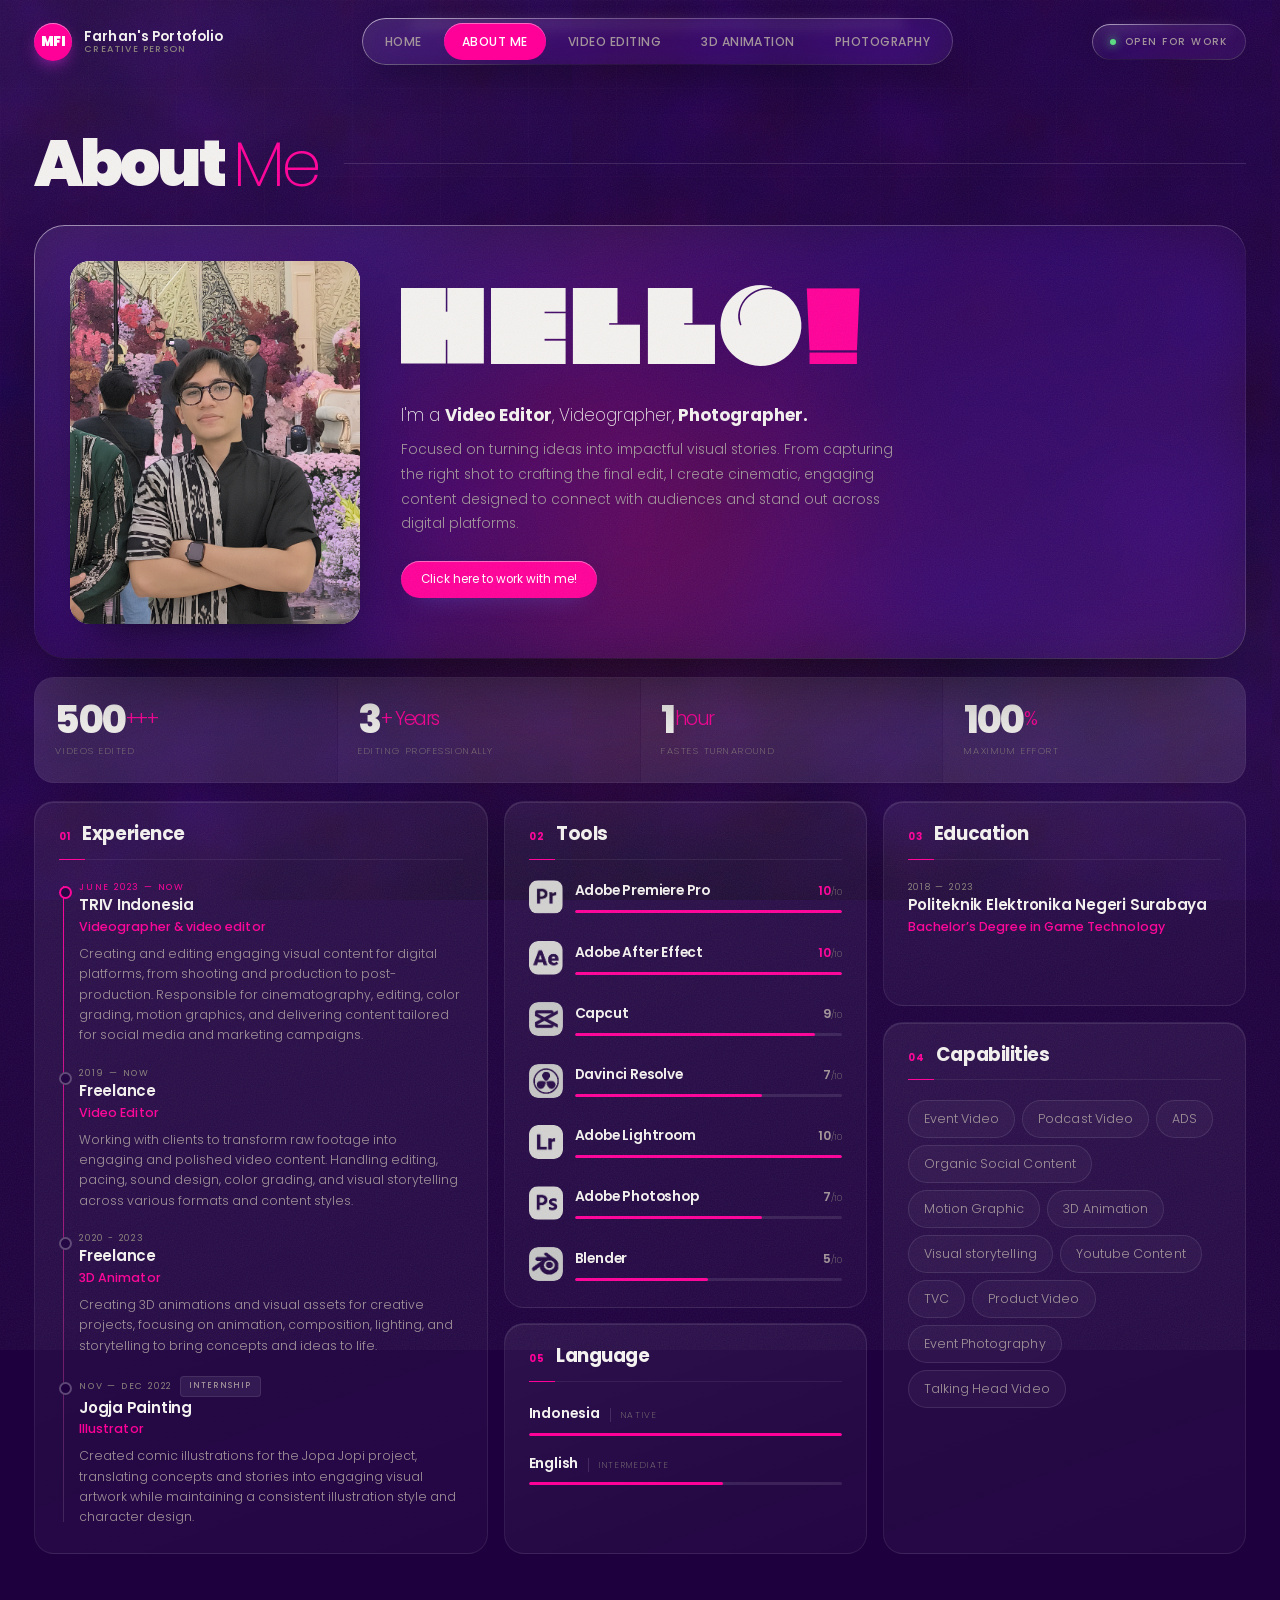
==== commit bf385b5f: "update" ====
--- a/me.html
+++ b/me.html
@@ -76,8 +76,8 @@
           
 
           <picture>
-            <source srcset="assets/media/portrait.webp" type="image/webp">
-            <img src="assets/media/portrait.png" alt="Muhammad Ikmal Maulana"
+            <source srcset="assets/media/me.webp" type="image/webp">
+            <img src="assets/media/me.png" alt="farhan"
                  width="368" height="387" decoding="async" loading="lazy">
           </picture>
 
@@ -169,7 +169,7 @@
             </div>
           </li>
           <li>
-            <img class="tool" src="assets/tools/lightroom.png" alt="" loading="lazy">
+            <img class="tool" src="assets/tools/davinci.png" alt="" loading="lazy">
             <div>
               <span class="t-top"><b>Davinci Resolve</b><i class="score">7<em>/10</em></i></span>
               <span class="bar" style="--n:3"><span style="width:70%"></span></span>
@@ -190,7 +190,7 @@
             </div>
           </li>
           <li>
-            <img class="tool" src="assets/tools/after-effects.png" alt="" loading="lazy">
+            <img class="tool" src="assets/tools/blender.png" alt="" loading="lazy">
             <div>
               <span class="t-top"><b>Blender</b><i class="score">5<em>/10</em></i></span>
               <span class="bar" style="--n:5"><span style="width:50%"></span></span>
--- a/assets/style.css
+++ b/assets/style.css
@@ -785,7 +785,7 @@
 }
 
 /* portrait, with the outlined 24 riding over its corner */
-.portrait{position:relative;margin:0}
+.portrait{position:relative;margin:2}
 /* Light frame. Every figure below was measured off page 2 of the PDF and is
    expressed in cqw / %, so the whole composition scales as one piece. */
 .portrait-frame{
@@ -813,8 +813,8 @@
 /* He is cropped by the left edge and stops short of the right, which is
    what leaves the clear column the caption needs. */
 .portrait-frame img{
-  position:absolute;z-index:2;left:38%;bottom:0;
-  width:84%;height:auto;max-width:none;
+  position:absolute;z-index:2;left:50%;bottom:-2;
+  width:100%;height:auto;max-width:none;
   transform:translateX(-50%);
 }
 
@@ -822,7 +822,7 @@
    over the photo, so it stays readable instead of sinking into his jacket */
 .portrait-cap{
   position:absolute;z-index:3;
-  right:6%;top:46%;
+  right:0%;top:6%;
   writing-mode:vertical-rl;
   font-weight:300;font-size:10.5cqw;line-height:1;letter-spacing:.015em;
   color:#2a2724;
@@ -1107,7 +1107,7 @@
    empty left third so the banner says something instead of just naming itself */
 .banner-claim{
   position:absolute;z-index:3;
-  left:5%;bottom:19%;max-width:31%;
+  right:5%;bottom:19%;max-width:31%;
 }
 .banner-claim p{
   font-weight:200;font-size:clamp(.8rem,2.5cqw,2.1rem);
@@ -1161,7 +1161,7 @@
 /* 4 · him, standing on the rail */
 .banner-cut{
   position:absolute;z-index:5;
-  left:50%;bottom:0;width:27%;
+  left:50%;bottom:10;width:100%;
   transform:translateX(-50%);
 }
 .banner-cut img{width:100%;height:auto;max-width:none;
@@ -1498,6 +1498,28 @@
   .shot:hover .play i{transform:scale(1.09);background:linear-gradient(150deg,var(--o-hi),var(--o-deep))}
   .shot:hover .play{background:linear-gradient(180deg,rgba(0,0,0,.02),rgba(0,0,0,.2))}
   .shot.playing:hover .play{opacity:1;pointer-events:auto}
+}
+
+
+/* ── YouTube tile: tampil sama seperti .shot, isinya iframe ── */
+.yt-shot{
+  position:relative;margin:0;overflow:hidden;
+  border-radius:clamp(12px,1.3vw,20px);
+  background:var(--c-200);
+  transition:transform .5s var(--ease),box-shadow .5s var(--ease);
+}
+.yt-shot:hover{transform:translateY(-5px);box-shadow:0 34px 60px -30px rgba(0,0,0,1)}
+.yt-shot img,.yt-shot iframe{
+  position:absolute;inset:0;width:100%;height:100%;
+  max-width:none;border:0;object-fit:cover;
+}
+.reel--land .yt-shot{aspect-ratio:16/9}
+.reel--four .yt-shot,.reel--six .yt-shot{aspect-ratio:9/16}
+/* tombol play memakai display:grid, jadi atribut [hidden] tidak cukup; pakai class */
+.yt-shot.playing .play{opacity:0;visibility:hidden;pointer-events:none}
+@media(hover:hover) and (pointer:fine){
+  .yt-shot:hover .play i{transform:scale(1.09);background:linear-gradient(150deg,var(--o-hi),var(--o-deep))}
+  .yt-shot:hover .play{background:linear-gradient(180deg,rgba(0,0,0,.02),rgba(0,0,0,.2))}
 }
 
 /* the empty state — reads as a designed slot, not a broken image */
@@ -2250,4 +2272,4 @@
 .say-links a.cv:hover{filter:none;background:#fff8f3}
 .say-links a.cv .ico-dl{display:block;width:14px;height:14px}
 .say-links a.cv .ico-dl svg{width:100%;height:100%;fill:currentColor;display:block}
-.foot-contact a.cv-link{font-weight:700}
+.foot-contact a.cv-link{font-weight:700}
